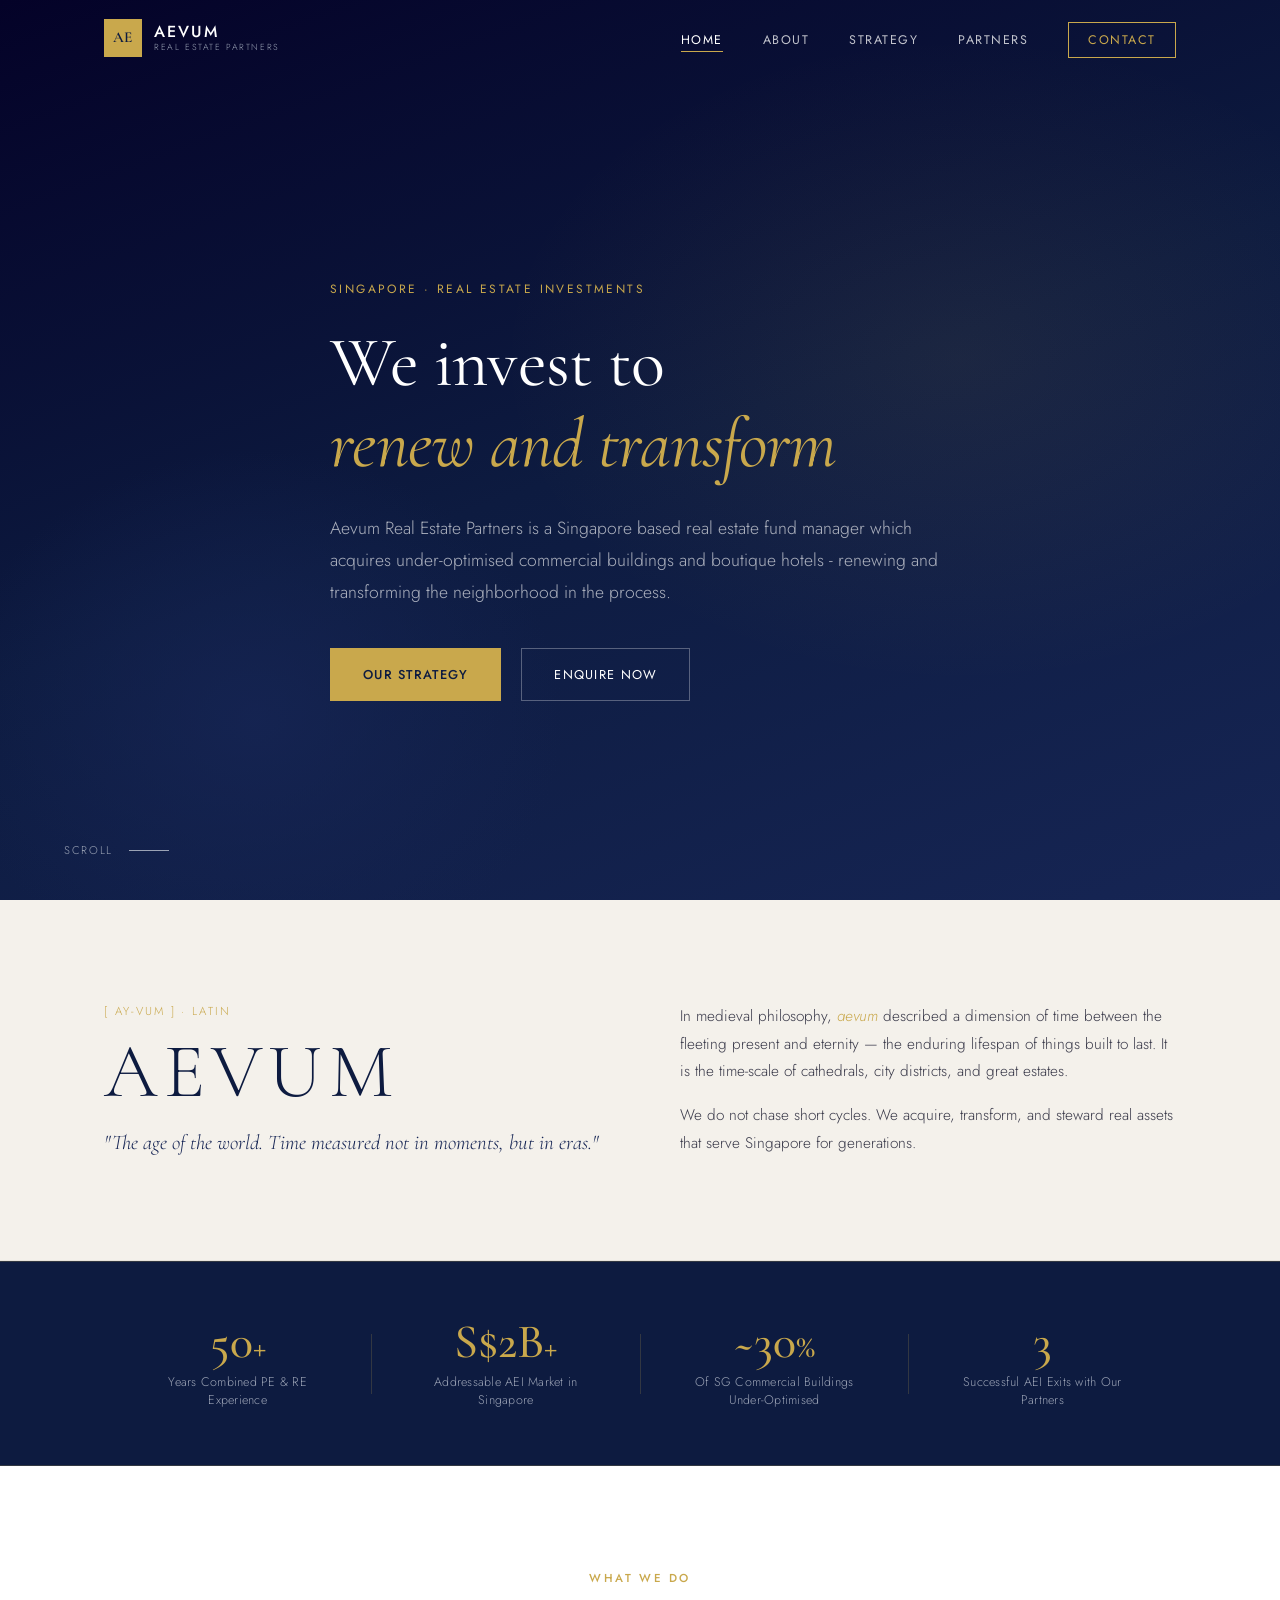
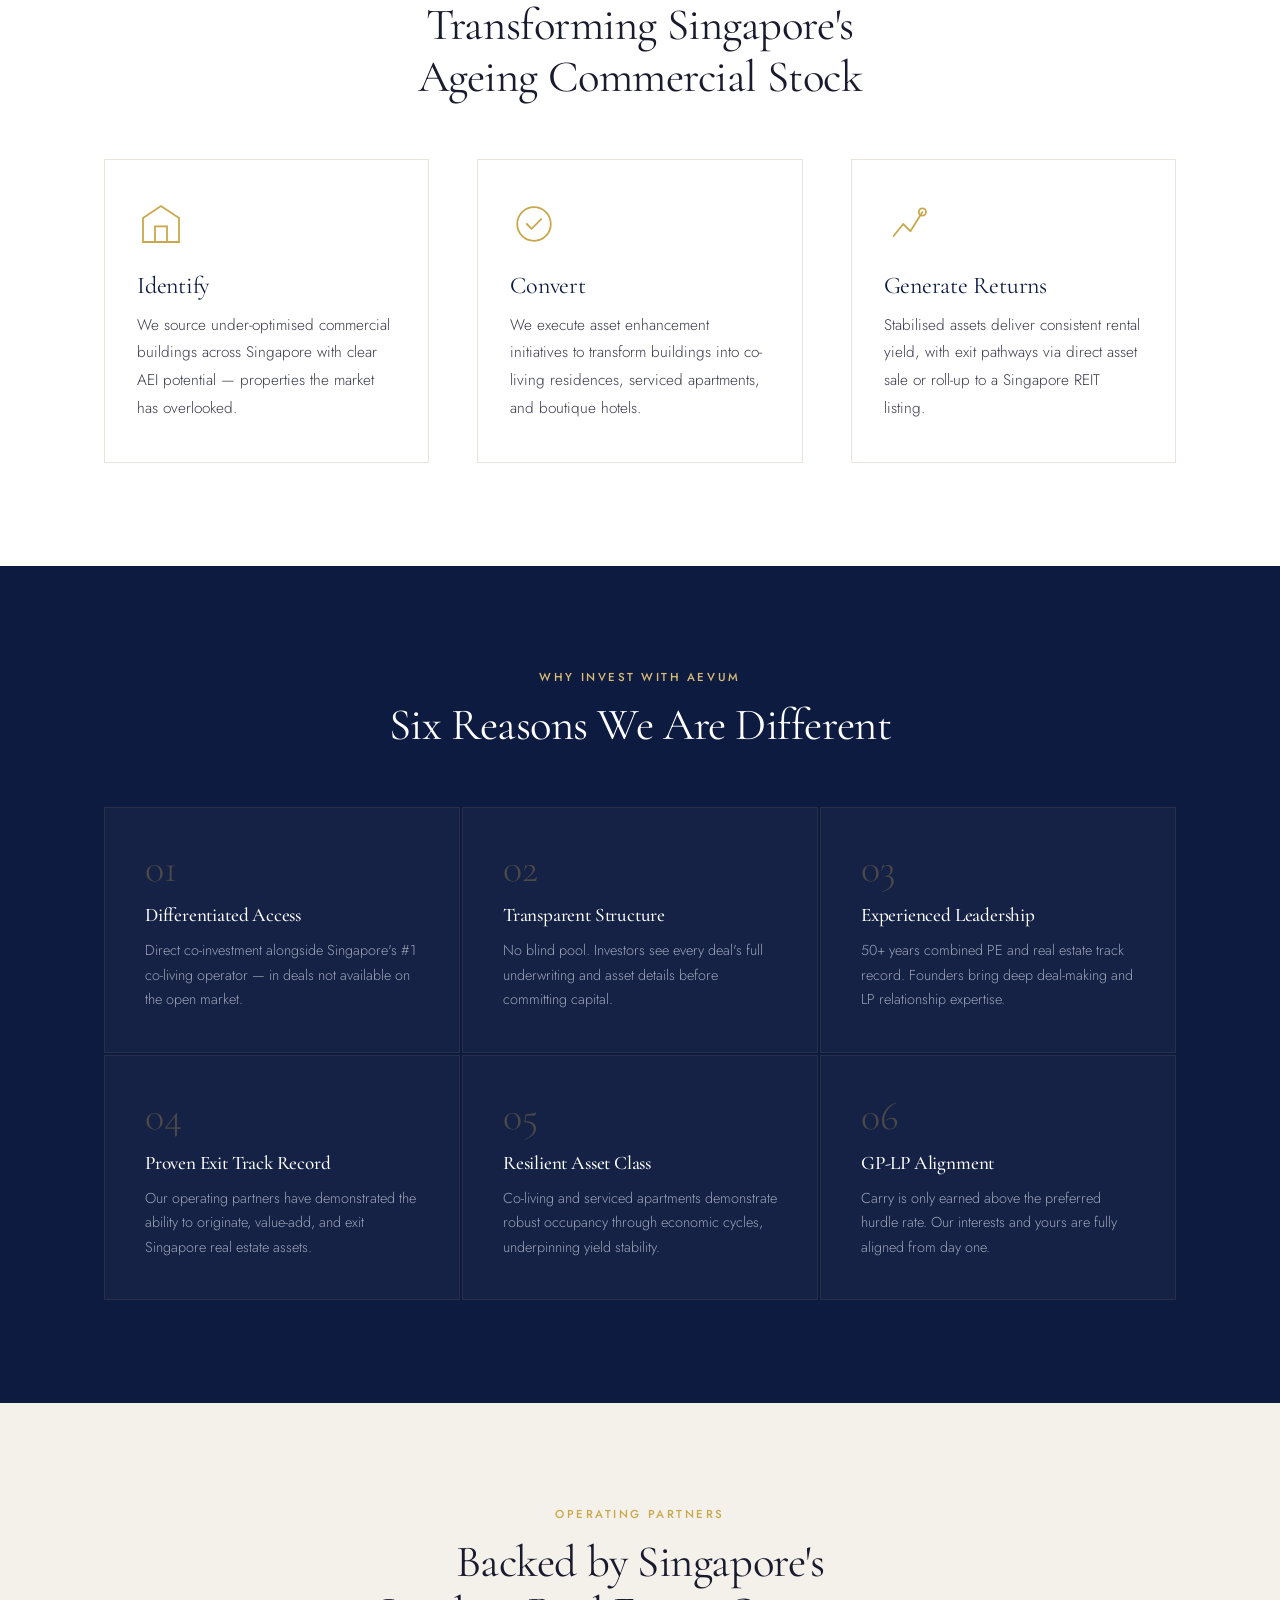
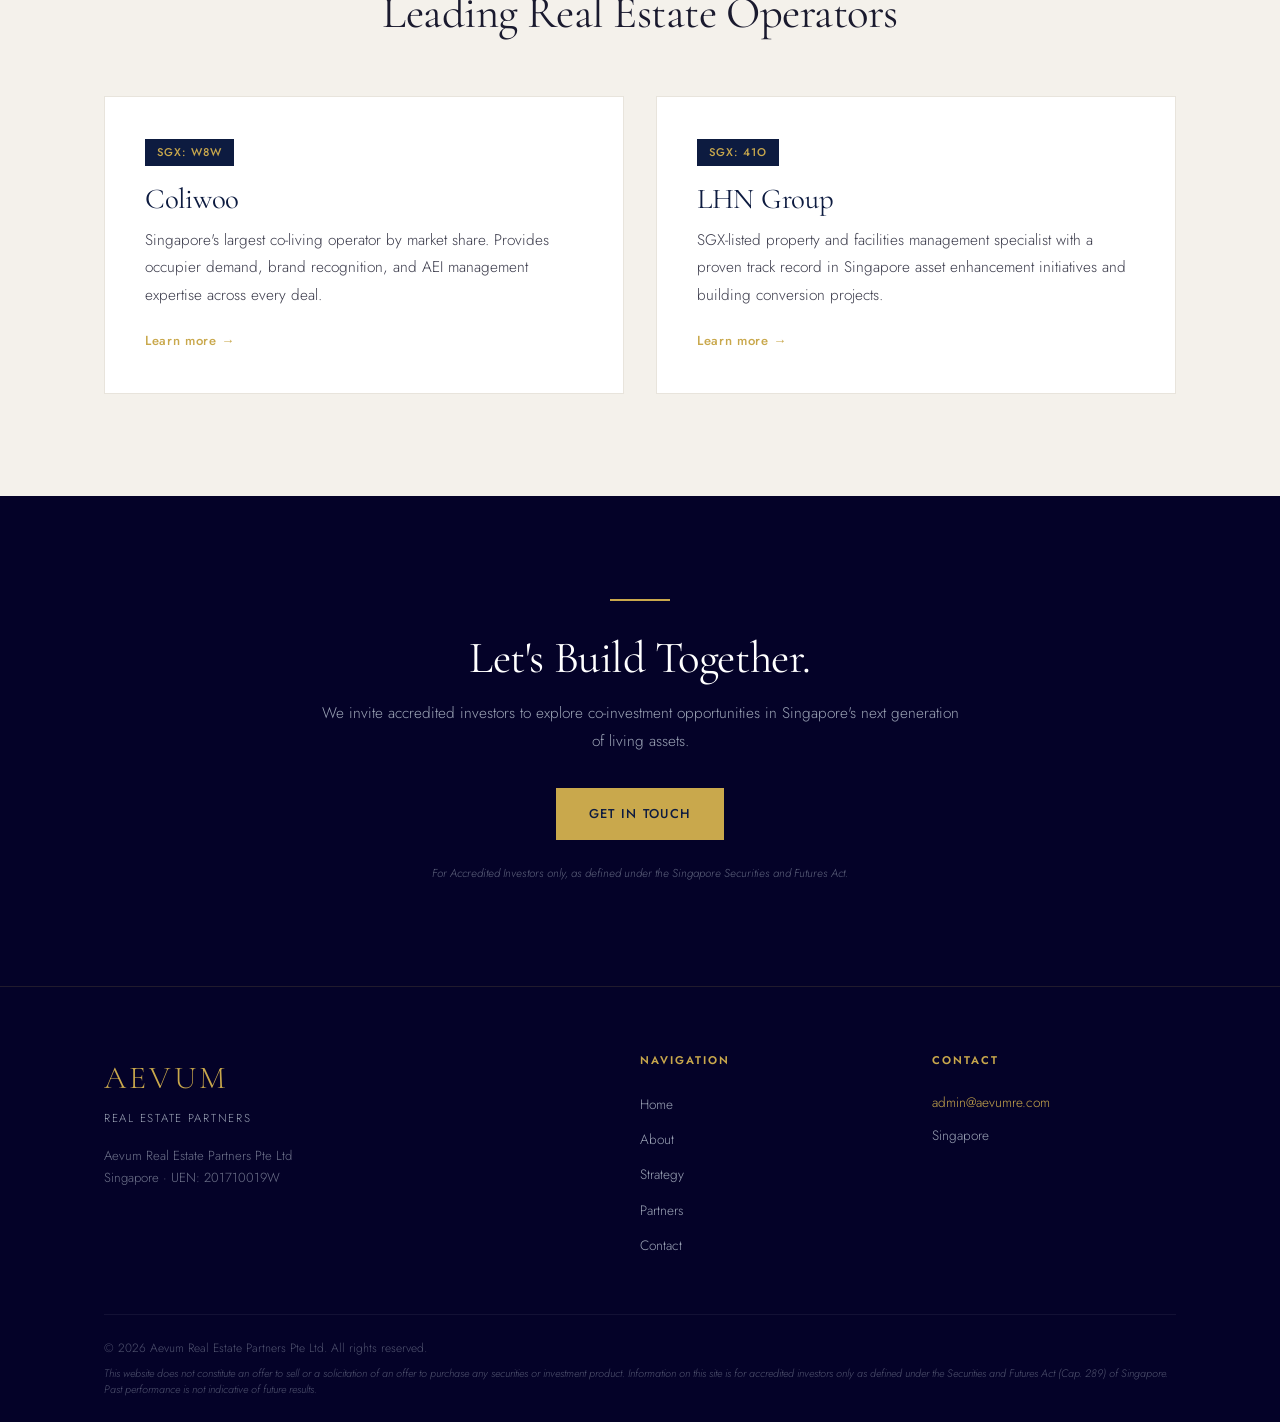
==== index.html @ 35c4ca45 "Update index.html Changed description text" ====
<!DOCTYPE html>
<html lang="en">
<head>
  <meta charset="UTF-8" />
  <meta name="viewport" content="width=device-width, initial-scale=1.0" />
  <title>Aevum Real Estate Partners — Singapore</title>
  <meta name="description" content="Aevum Real Estate Partners is a Singapore-based real estate co-investment manager specialising in asset enhancement initiatives and urban living transformation." />
  <link rel="preconnect" href="https://fonts.googleapis.com" />
  <link rel="preconnect" href="https://fonts.gstatic.com" crossorigin />
  <link href="https://fonts.googleapis.com/css2?family=Cormorant+Garamond:ital,wght@0,300;0,400;0,500;0,600;1,300;1,400&family=Jost:wght@300;400;500;600&display=swap" rel="stylesheet" />
  <link rel="stylesheet" href="style.css" />
</head>
<body>

  <!-- NAVIGATION -->
  <nav class="nav" id="nav">
    <div class="nav-inner">
      <a href="index.html" class="nav-logo">
        <span class="logo-mark">AE</span>
        <span class="logo-text">AEVUM<span class="logo-sub">REAL ESTATE PARTNERS</span></span>
      </a>
      <ul class="nav-links">
        <li><a href="index.html" class="active">Home</a></li>
        <li><a href="about.html">About</a></li>
        <li><a href="strategy.html">Strategy</a></li>
        <li><a href="partners.html">Partners</a></li>
        <li><a href="contact.html" class="nav-cta">Contact</a></li>
      </ul>
      <button class="nav-hamburger" id="hamburger" aria-label="Menu">
        <span></span><span></span><span></span>
      </button>
    </div>
  </nav>

  <!-- HERO -->
  <section class="hero">
    <div class="hero-bg">
      <div class="hero-grid"></div>
      <div class="hero-gradient"></div>
    </div>
    <div class="hero-content">
      <div class="hero-eyebrow">Singapore · Real Estate Investments</div>
      <h1 class="hero-headline">
        We invest to<br/>
        <em>renew and transform</em><br/>
        <!--not the pace of noise.-->
      </h1>
      <p class="hero-sub">
        Aevum Real Estate Partners is a Singapore based real estate fund manager which acquires under-optimised commercial buildings 
        and boutique hotels - renewing and transforming the neighborhood in the process.
      </p>
      <!--<p class="hero-sub">
        Aevum Real Estate Partners acquires under-optimised commercial buildings 
        and converts them into high-quality co-living, serviced apartments, and boutique hotels 
        — transforming Singapore's built environment, one asset at a time.
      </p>-->
      <div class="hero-actions">
        <a href="strategy.html" class="btn-primary">Our Strategy</a>
        <a href="contact.html" class="btn-ghost">Enquire Now</a>
      </div>
    </div>
    <div class="hero-scroll">
      <span>Scroll</span>
      <div class="scroll-line"></div>
    </div>
  </section>

  <!-- ETYMOLOGY -->
  <section class="etymology">
    <div class="container">
      <div class="etym-grid">
        <div class="etym-left">
          <div class="etym-pronunciation">[ AY-vum ] · Latin</div>
          <h2 class="etym-word">AEVUM</h2>
          <p class="etym-definition">"The age of the world. Time measured not in moments, but in eras."</p>
        </div>
        <div class="etym-right">
          <p>In medieval philosophy, <em>aevum</em> described a dimension of time between the fleeting present and eternity — the enduring lifespan of things built to last. It is the time-scale of cathedrals, city districts, and great estates.</p>
          <p>We do not chase short cycles. We acquire, transform, and steward real assets that serve Singapore for generations.</p>
        </div>
      </div>
    </div>
  </section>

  <!-- STATS BAR -->
  <section class="stats-bar">
    <div class="container">
      <div class="stats-grid">
        <div class="stat-item">
          <div class="stat-num">50<span>+</span></div>
          <div class="stat-label">Years Combined PE & RE Experience</div>
        </div>
        <div class="stat-divider"></div>
        <div class="stat-item">
          <div class="stat-num">S$2B<span>+</span></div>
          <div class="stat-label">Addressable AEI Market in Singapore</div>
        </div>
        <div class="stat-divider"></div>
        <div class="stat-item">
          <div class="stat-num">~30<span>%</span></div>
          <div class="stat-label">Of SG Commercial Buildings Under-Optimised</div>
        </div>
        <div class="stat-divider"></div>
        <div class="stat-item">
          <div class="stat-num">3</div>
          <div class="stat-label">Successful AEI Exits with Our Partners</div>
        </div>
      </div>
    </div>
  </section>

  <!-- WHAT WE DO -->
  <section class="what-we-do">
    <div class="container">
      <div class="section-header">
        <div class="section-eyebrow">What We Do</div>
        <h2>Transforming Singapore's<br/>Ageing Commercial Stock</h2>
      </div>
      <div class="pillars-grid">
        <div class="pillar">
          <div class="pillar-icon">
            <svg viewBox="0 0 40 40" fill="none"><path d="M5 35V15L20 5l15 10v20H5z" stroke="currentColor" stroke-width="1.5"/><rect x="15" y="22" width="10" height="13" stroke="currentColor" stroke-width="1.5"/></svg>
          </div>
          <h3>Identify</h3>
          <p>We source under-optimised commercial buildings across Singapore with clear AEI potential — properties the market has overlooked.</p>
        </div>
        <div class="pillar">
          <div class="pillar-icon">
            <svg viewBox="0 0 40 40" fill="none"><circle cx="20" cy="20" r="14" stroke="currentColor" stroke-width="1.5"/><path d="M14 20l4 4 8-8" stroke="currentColor" stroke-width="1.5" stroke-linecap="round"/></svg>
          </div>
          <h3>Convert</h3>
          <p>We execute asset enhancement initiatives to transform buildings into co-living residences, serviced apartments, and boutique hotels.</p>
        </div>
        <div class="pillar">
          <div class="pillar-icon">
            <svg viewBox="0 0 40 40" fill="none"><path d="M8 30l8-10 6 6 10-16" stroke="currentColor" stroke-width="1.5" stroke-linecap="round" stroke-linejoin="round"/><circle cx="32" cy="10" r="3" stroke="currentColor" stroke-width="1.5"/></svg>
          </div>
          <h3>Generate Returns</h3>
          <p>Stabilised assets deliver consistent rental yield, with exit pathways via direct asset sale or roll-up to a Singapore REIT listing.</p>
        </div>
      </div>
    </div>
  </section>

  <!-- WHY INVEST -->
  <section class="why-invest">
    <div class="container">
      <div class="section-header light">
        <div class="section-eyebrow">Why Invest With Aevum</div>
        <h2>Six Reasons We Are Different</h2>
      </div>
      <div class="reasons-grid">
        <div class="reason">
          <div class="reason-num">01</div>
          <h4>Differentiated Access</h4>
          <p>Direct co-investment alongside Singapore's #1 co-living operator — in deals not available on the open market.</p>
        </div>
        <div class="reason">
          <div class="reason-num">02</div>
          <h4>Transparent Structure</h4>
          <p>No blind pool. Investors see every deal's full underwriting and asset details before committing capital.</p>
        </div>
        <div class="reason">
          <div class="reason-num">03</div>
          <h4>Experienced Leadership</h4>
          <p>50+ years combined PE and real estate track record. Founders bring deep deal-making and LP relationship expertise.</p>
        </div>
        <div class="reason">
          <div class="reason-num">04</div>
          <h4>Proven Exit Track Record</h4>
          <p>Our operating partners have demonstrated the ability to originate, value-add, and exit Singapore real estate assets.</p>
        </div>
        <div class="reason">
          <div class="reason-num">05</div>
          <h4>Resilient Asset Class</h4>
          <p>Co-living and serviced apartments demonstrate robust occupancy through economic cycles, underpinning yield stability.</p>
        </div>
        <div class="reason">
          <div class="reason-num">06</div>
          <h4>GP-LP Alignment</h4>
          <p>Carry is only earned above the preferred hurdle rate. Our interests and yours are fully aligned from day one.</p>
        </div>
      </div>
    </div>
  </section>

  <!-- PARTNERS TEASER -->
  <section class="partners-teaser">
    <div class="container">
      <div class="section-header">
        <div class="section-eyebrow">Operating Partners</div>
        <h2>Backed by Singapore's<br/>Leading Real Estate Operators</h2>
      </div>
      <div class="partner-cards">
        <div class="partner-card">
          <div class="partner-badge">SGX: W8W</div>
          <h3>Coliwoo</h3>
          <p>Singapore's largest co-living operator by market share. Provides occupier demand, brand recognition, and AEI management expertise across every deal.</p>
          <a href="partners.html" class="link-arrow">Learn more →</a>
        </div>
        <div class="partner-card">
          <div class="partner-badge">SGX: 41O</div>
          <h3>LHN Group</h3>
          <p>SGX-listed property and facilities management specialist with a proven track record in Singapore asset enhancement initiatives and building conversion projects.</p>
          <a href="partners.html" class="link-arrow">Learn more →</a>
        </div>
      </div>
    </div>
  </section>

  <!-- CTA -->
  <section class="cta-section">
    <div class="container">
      <div class="cta-inner">
        <div class="cta-gold-line"></div>
        <h2>Let's Build Together.</h2>
        <p>We invite accredited investors to explore co-investment opportunities in Singapore's next generation of living assets.</p>
        <a href="contact.html" class="btn-primary">Get In Touch</a>
        <div class="cta-disclaimer">For Accredited Investors only, as defined under the Singapore Securities and Futures Act.</div>
      </div>
    </div>
  </section>

  <!-- FOOTER -->
  <footer class="footer">
    <div class="container">
      <div class="footer-grid">
        <div class="footer-brand">
          <div class="footer-logo">AEVUM</div>
          <div class="footer-tagline">Real Estate Partners</div>
          <p>Aevum Real Estate Partners Pte Ltd<br/>Singapore · UEN: 201710019W</p>
        </div>
        <div class="footer-links">
          <h5>Navigation</h5>
          <ul>
            <li><a href="index.html">Home</a></li>
            <li><a href="about.html">About</a></li>
            <li><a href="strategy.html">Strategy</a></li>
            <li><a href="partners.html">Partners</a></li>
            <li><a href="contact.html">Contact</a></li>
          </ul>
        </div>
        <div class="footer-contact">
          <h5>Contact</h5>
          <p><a href="mailto:admin@aevumre.com">admin@aevumre.com</a></p>
          <p>Singapore</p>
        </div>
      </div>
      <div class="footer-bottom">
        <p>© 2026 Aevum Real Estate Partners Pte Ltd. All rights reserved.</p>
        <p class="footer-legal">This website does not constitute an offer to sell or a solicitation of an offer to purchase any securities or investment product. Information on this site is for accredited investors only as defined under the Securities and Futures Act (Cap. 289) of Singapore. Past performance is not indicative of future results.</p>
      </div>
    </div>
  </footer>

  <script src="main.js"></script>
</body>
</html>
---- style.css ----
/* ============================================================
   AEVUM REAL ESTATE PARTNERS
   Luxury PE / Real Estate Fund Website
   Palette: Deep Navy (#0D1B40) · Gold (#C9A84C) · Cream (#F4F1EB)
   Fonts: Cormorant Garamond (display) + Jost (body)
   ============================================================ */

:root {
  --navy:       #0D1B40;
  --navy-mid:   #162554;
  --navy-deep:  #040228;
  --gold:       #C9A84C;
  --gold-light: #D9BC76;
  --gold-pale:  #EDD88A;
  --cream:      #F4F1EB;
  --cream-mid:  #E8E4DC;
  --white:      #FFFFFF;
  --muted:      #9BA3B5;
  --text-dark:  #1A1A2E;

  --ff-display: 'Cormorant Garamond', Georgia, serif;
  --ff-body:    'Jost', sans-serif;

  --max-w:      1200px;
  --pad-x:      clamp(1.5rem, 5vw, 4rem);
  --section-py: clamp(4rem, 8vw, 7rem);

  --ease-smooth: cubic-bezier(0.25, 0.46, 0.45, 0.94);
  --ease-spring: cubic-bezier(0.34, 1.56, 0.64, 1);
}

/* ===== RESET & BASE ===== */
*, *::before, *::after { box-sizing: border-box; margin: 0; padding: 0; }

html { scroll-behavior: smooth; }

body {
  font-family: var(--ff-body);
  font-weight: 300;
  color: var(--text-dark);
  background: var(--white);
  line-height: 1.7;
  overflow-x: hidden;
}

img { max-width: 100%; display: block; }
a { text-decoration: none; color: inherit; }

/* ===== TYPOGRAPHY ===== */
h1, h2, h3, h4 {
  font-family: var(--ff-display);
  font-weight: 400;
  line-height: 1.15;
  letter-spacing: -0.01em;
}

h1 { font-size: clamp(2.6rem, 5.5vw, 4.4rem); }
h2 { font-size: clamp(2rem, 3.5vw, 3rem); }
h3 { font-size: clamp(1.4rem, 2.2vw, 1.9rem); }
h4 { font-size: 1.25rem; }

em { font-style: italic; color: var(--gold); }

p {
  font-size: clamp(0.9rem, 1.2vw, 1.05rem);
  font-weight: 300;
  line-height: 1.8;
  color: #3a3a4a;
}

/* ===== LAYOUT ===== */
.container {
  width: 100%;
  max-width: var(--max-w);
  margin: 0 auto;
  padding: 0 var(--pad-x);
}

/* ===== NAVIGATION ===== */
.nav {
  position: fixed;
  top: 0; left: 0; right: 0;
  z-index: 1000;
  padding: 1.2rem 0;
  transition: background 0.4s var(--ease-smooth), padding 0.4s var(--ease-smooth), box-shadow 0.4s;
}

.nav.scrolled {
  background: rgba(13, 27, 64, 0.97);
  backdrop-filter: blur(12px);
  padding: 0.85rem 0;
  box-shadow: 0 1px 0 rgba(201, 168, 76, 0.2);
}

.nav-inner {
  display: flex;
  align-items: center;
  justify-content: space-between;
  max-width: var(--max-w);
  margin: 0 auto;
  padding: 0 var(--pad-x);
}

.nav-logo {
  display: flex;
  align-items: center;
  gap: 0.75rem;
}

.logo-mark {
  width: 38px;
  height: 38px;
  background: var(--gold);
  color: var(--navy);
  font-family: var(--ff-display);
  font-weight: 600;
  font-size: 0.95rem;
  display: flex;
  align-items: center;
  justify-content: center;
  letter-spacing: 0.02em;
  flex-shrink: 0;
}

.logo-text {
  font-family: var(--ff-body);
  font-weight: 500;
  font-size: 1rem;
  letter-spacing: 0.12em;
  color: var(--white);
  display: flex;
  flex-direction: column;
  line-height: 1;
}

.logo-sub {
  font-size: 0.55rem;
  font-weight: 300;
  letter-spacing: 0.18em;
  color: var(--muted);
  margin-top: 0.2rem;
}

.nav-links {
  list-style: none;
  display: flex;
  align-items: center;
  gap: 2.5rem;
}

.nav-links a {
  font-family: var(--ff-body);
  font-size: 0.78rem;
  font-weight: 400;
  letter-spacing: 0.12em;
  text-transform: uppercase;
  color: rgba(255,255,255,0.75);
  transition: color 0.25s;
  position: relative;
}

.nav-links a::after {
  content: '';
  position: absolute;
  bottom: -3px;
  left: 0;
  width: 0;
  height: 1px;
  background: var(--gold);
  transition: width 0.3s var(--ease-smooth);
}

.nav-links a:hover,
.nav-links a.active {
  color: var(--white);
}

.nav-links a:hover::after,
.nav-links a.active::after {
  width: 100%;
}

.nav-links .nav-cta {
  padding: 0.5rem 1.2rem;
  border: 1px solid var(--gold);
  color: var(--gold);
  transition: background 0.25s, color 0.25s;
}

.nav-links .nav-cta::after { display: none; }

.nav-links .nav-cta:hover {
  background: var(--gold);
  color: var(--navy);
}

.nav-hamburger {
  display: none;
  flex-direction: column;
  gap: 5px;
  cursor: pointer;
  background: none;
  border: none;
  padding: 4px;
}

.nav-hamburger span {
  display: block;
  width: 24px;
  height: 1.5px;
  background: var(--white);
  transition: transform 0.3s, opacity 0.3s;
}

/* ===== HERO ===== */
.hero {
  position: relative;
  min-height: 100vh;
  display: flex;
  align-items: center;
  overflow: hidden;
  background: var(--navy);
}

.hero-bg {
  position: absolute;
  inset: 0;
  pointer-events: none;
}

.hero-grid {
  position: absolute;
  inset: 0;
  background-image:
    linear-gradient(rgba(201, 168, 76, 0.06) 1px, transparent 1px),
    linear-gradient(90deg, rgba(201, 168, 76, 0.06) 1px, transparent 1px);
  background-size: 80px 80px;
  mask-image: radial-gradient(ellipse 80% 80% at 50% 50%, black 30%, transparent 100%);
}

.hero-gradient {
  position: absolute;
  inset: 0;
  background:
    radial-gradient(ellipse 60% 60% at 75% 40%, rgba(201, 168, 76, 0.08) 0%, transparent 60%),
    radial-gradient(ellipse 40% 50% at 20% 80%, rgba(22, 37, 84, 0.8) 0%, transparent 60%),
    linear-gradient(160deg, var(--navy-deep) 0%, var(--navy) 50%, var(--navy-mid) 100%);
}

.hero-content {
  position: relative;
  z-index: 2;
  max-width: var(--max-w);
  margin: 0 auto;
  padding: calc(var(--pad-x) + 80px) var(--pad-x) var(--pad-x);
  max-width: 860px;
}

.hero-eyebrow {
  font-family: var(--ff-body);
  font-size: 0.75rem;
  font-weight: 400;
  letter-spacing: 0.2em;
  text-transform: uppercase;
  color: var(--gold);
  margin-bottom: 1.5rem;
  opacity: 0;
  animation: fadeUp 0.8s var(--ease-smooth) 0.2s forwards;
}

.hero-headline {
  color: var(--white);
  margin-bottom: 1.75rem;
  opacity: 0;
  animation: fadeUp 0.9s var(--ease-smooth) 0.4s forwards;
}

.hero-sub {
  font-size: clamp(0.95rem, 1.4vw, 1.1rem);
  color: rgba(255,255,255,0.65);
  max-width: 620px;
  margin-bottom: 2.5rem;
  font-weight: 300;
  opacity: 0;
  animation: fadeUp 0.9s var(--ease-smooth) 0.6s forwards;
}

.hero-actions {
  display: flex;
  gap: 1.25rem;
  flex-wrap: wrap;
  opacity: 0;
  animation: fadeUp 0.9s var(--ease-smooth) 0.8s forwards;
}

.hero-scroll {
  position: absolute;
  bottom: 2.5rem;
  left: var(--pad-x);
  display: flex;
  align-items: center;
  gap: 1rem;
  color: var(--muted);
  font-size: 0.7rem;
  letter-spacing: 0.15em;
  text-transform: uppercase;
  opacity: 0;
  animation: fadeIn 1s var(--ease-smooth) 1.2s forwards;
}

.scroll-line {
  width: 40px;
  height: 1px;
  background: var(--muted);
  position: relative;
  overflow: hidden;
}

.scroll-line::after {
  content: '';
  position: absolute;
  top: 0; left: -100%;
  width: 100%; height: 100%;
  background: var(--gold);
  animation: scanLine 2s var(--ease-smooth) 1.5s infinite;
}

/* ===== BUTTONS ===== */
.btn-primary {
  display: inline-flex;
  align-items: center;
  gap: 0.5rem;
  padding: 0.9rem 2rem;
  background: var(--gold);
  color: var(--navy);
  font-family: var(--ff-body);
  font-size: 0.8rem;
  font-weight: 500;
  letter-spacing: 0.1em;
  text-transform: uppercase;
  border: 1px solid var(--gold);
  cursor: pointer;
  transition: background 0.25s, color 0.25s, transform 0.2s;
}

.btn-primary:hover {
  background: var(--gold-pale);
  transform: translateY(-1px);
}

.btn-primary.full-width { width: 100%; justify-content: center; }

.btn-ghost {
  display: inline-flex;
  align-items: center;
  padding: 0.9rem 2rem;
  background: transparent;
  color: var(--white);
  font-family: var(--ff-body);
  font-size: 0.8rem;
  font-weight: 400;
  letter-spacing: 0.1em;
  text-transform: uppercase;
  border: 1px solid rgba(255,255,255,0.3);
  transition: border-color 0.25s, color 0.25s;
}

.btn-ghost:hover {
  border-color: var(--gold);
  color: var(--gold);
}

/* ===== SECTION HEADERS ===== */
.section-header {
  text-align: center;
  margin-bottom: 3.5rem;
}

.section-header.light h2 { color: var(--white); }
.section-header.light .section-eyebrow { color: var(--gold-light); }

.section-eyebrow {
  font-family: var(--ff-body);
  font-size: 0.72rem;
  font-weight: 500;
  letter-spacing: 0.22em;
  text-transform: uppercase;
  color: var(--gold);
  margin-bottom: 0.75rem;
  display: block;
}

/* ===== ETYMOLOGY ===== */
.etymology {
  padding: var(--section-py) 0;
  background: var(--cream);
  border-bottom: 1px solid var(--cream-mid);
}

.etym-grid {
  display: grid;
  grid-template-columns: 1fr 1fr;
  gap: 5rem;
  align-items: center;
}

.etym-pronunciation {
  font-family: var(--ff-body);
  font-size: 0.72rem;
  letter-spacing: 0.2em;
  text-transform: uppercase;
  color: var(--gold);
  margin-bottom: 0.75rem;
}

.etym-word {
  font-family: var(--ff-display);
  font-size: clamp(3rem, 6vw, 5rem);
  font-weight: 300;
  color: var(--navy);
  letter-spacing: 0.08em;
  line-height: 1;
  margin-bottom: 1rem;
}

.etym-definition {
  font-family: var(--ff-display);
  font-size: 1.3rem;
  font-style: italic;
  color: var(--navy-mid);
  font-weight: 300;
  line-height: 1.5;
}

.etym-right p + p { margin-top: 1rem; }

/* ===== STATS BAR ===== */
.stats-bar {
  background: var(--navy);
  padding: 3.5rem 0;
  border-top: 1px solid rgba(201, 168, 76, 0.2);
  border-bottom: 1px solid rgba(201, 168, 76, 0.2);
}

.stats-grid {
  display: flex;
  align-items: center;
  justify-content: center;
  gap: 0;
  flex-wrap: wrap;
}

.stat-item {
  text-align: center;
  padding: 0 3rem;
  flex: 1;
  min-width: 180px;
}

.stat-num {
  font-family: var(--ff-display);
  font-size: clamp(2rem, 4vw, 3rem);
  font-weight: 500;
  color: var(--gold);
  line-height: 1;
  margin-bottom: 0.5rem;
}

.stat-num span {
  font-size: 0.7em;
}

.stat-label {
  font-size: 0.78rem;
  color: var(--muted);
  font-weight: 300;
  letter-spacing: 0.02em;
  line-height: 1.4;
}

.stat-divider {
  width: 1px;
  height: 60px;
  background: rgba(201, 168, 76, 0.2);
  flex-shrink: 0;
}

/* ===== WHAT WE DO ===== */
.what-we-do {
  padding: var(--section-py) 0;
  background: var(--white);
}

.pillars-grid {
  display: grid;
  grid-template-columns: repeat(3, 1fr);
  gap: 3rem;
}

.pillar {
  padding: 2.5rem 2rem;
  border: 1px solid var(--cream-mid);
  position: relative;
  transition: border-color 0.3s, box-shadow 0.3s;
}

.pillar::before {
  content: '';
  position: absolute;
  top: 0; left: 0;
  width: 3px;
  height: 0;
  background: var(--gold);
  transition: height 0.4s var(--ease-smooth);
}

.pillar:hover::before { height: 100%; }
.pillar:hover { border-color: rgba(201, 168, 76, 0.3); box-shadow: 0 8px 40px rgba(0,0,0,0.07); }

.pillar-icon {
  width: 48px;
  height: 48px;
  color: var(--gold);
  margin-bottom: 1.5rem;
}

.pillar h3 {
  font-family: var(--ff-display);
  font-size: 1.5rem;
  color: var(--navy);
  margin-bottom: 0.75rem;
}

/* ===== WHY INVEST ===== */
.why-invest {
  padding: var(--section-py) 0;
  background: var(--navy);
}

.reasons-grid {
  display: grid;
  grid-template-columns: repeat(3, 1fr);
  gap: 2px;
}

.reason {
  padding: 2.5rem;
  background: rgba(255,255,255,0.03);
  border: 1px solid rgba(201, 168, 76, 0.1);
  transition: background 0.3s;
}

.reason:hover { background: rgba(201, 168, 76, 0.06); }

.reason-num {
  font-family: var(--ff-display);
  font-size: 2.5rem;
  font-weight: 300;
  color: rgba(201, 168, 76, 0.3);
  line-height: 1;
  margin-bottom: 1rem;
}

.reason h4 {
  font-family: var(--ff-display);
  font-size: 1.2rem;
  color: var(--white);
  margin-bottom: 0.75rem;
  font-weight: 500;
}

.reason p {
  color: var(--muted);
  font-size: 0.9rem;
  line-height: 1.7;
}

/* ===== PARTNERS TEASER ===== */
.partners-teaser {
  padding: var(--section-py) 0;
  background: var(--cream);
}

.partner-cards {
  display: grid;
  grid-template-columns: 1fr 1fr;
  gap: 2rem;
}

.partner-card {
  padding: 2.5rem;
  background: var(--white);
  border: 1px solid var(--cream-mid);
  position: relative;
  transition: transform 0.3s, box-shadow 0.3s;
}

.partner-card:hover {
  transform: translateY(-4px);
  box-shadow: 0 12px 50px rgba(0,0,0,0.1);
}

.partner-badge {
  display: inline-block;
  padding: 0.25rem 0.75rem;
  background: var(--navy);
  color: var(--gold);
  font-size: 0.7rem;
  font-weight: 500;
  letter-spacing: 0.1em;
  margin-bottom: 1rem;
}

.partner-card h3 {
  font-family: var(--ff-display);
  font-size: 1.8rem;
  color: var(--navy);
  margin-bottom: 0.75rem;
}

.link-arrow {
  display: inline-block;
  margin-top: 1.25rem;
  color: var(--gold);
  font-size: 0.82rem;
  font-weight: 500;
  letter-spacing: 0.05em;
  transition: letter-spacing 0.25s;
}

.link-arrow:hover { letter-spacing: 0.12em; }

/* ===== CTA SECTION ===== */
.cta-section {
  padding: var(--section-py) 0;
  background: var(--navy-deep);
}

.cta-inner {
  text-align: center;
  max-width: 640px;
  margin: 0 auto;
}

.cta-gold-line {
  width: 60px;
  height: 2px;
  background: var(--gold);
  margin: 0 auto 2rem;
}

.cta-inner h2 {
  color: var(--white);
  margin-bottom: 1rem;
}

.cta-inner p {
  color: var(--muted);
  margin-bottom: 2rem;
}

.cta-disclaimer {
  margin-top: 1.5rem;
  font-size: 0.72rem;
  color: rgba(155, 163, 181, 0.6);
  font-style: italic;
}

/* ===== PAGE HERO ===== */
.page-hero {
  position: relative;
  padding: 10rem 0 5rem;
  background: var(--navy);
  overflow: hidden;
}

.page-hero-bg {
  position: absolute;
  inset: 0;
  background:
    linear-gradient(135deg, var(--navy-deep) 0%, var(--navy) 60%, var(--navy-mid) 100%);
}

.page-hero-bg::after {
  content: '';
  position: absolute;
  inset: 0;
  background-image:
    linear-gradient(rgba(201, 168, 76, 0.04) 1px, transparent 1px),
    linear-gradient(90deg, rgba(201, 168, 76, 0.04) 1px, transparent 1px);
  background-size: 60px 60px;
}

.page-hero-content {
  position: relative;
  z-index: 2;
}

.page-hero-content h1 { color: var(--white); }

/* ===== ABOUT PAGE ===== */
.firm-overview {
  padding: var(--section-py) 0;
  background: var(--white);
}

.overview-grid {
  display: grid;
  grid-template-columns: 2fr 1fr;
  gap: 5rem;
  align-items: start;
}

.overview-text h2 {
  color: var(--navy);
  margin-bottom: 1.5rem;
}

.overview-text p + p { margin-top: 1rem; }

.overview-sidebar {
  border-left: 2px solid var(--gold);
  padding-left: 2rem;
}

.sidebar-item {
  padding: 1.25rem 0;
  border-bottom: 1px solid var(--cream-mid);
}

.sidebar-item:last-child { border-bottom: none; }

.sidebar-label {
  font-size: 0.72rem;
  font-weight: 500;
  letter-spacing: 0.15em;
  text-transform: uppercase;
  color: var(--muted);
  margin-bottom: 0.25rem;
}

.sidebar-value {
  font-family: var(--ff-display);
  font-size: 1.1rem;
  color: var(--navy);
  font-weight: 500;
}

/* ===== TEAM ===== */
.team-section {
  padding: var(--section-py) 0;
  background: var(--cream);
}

.team-grid {
  display: grid;
  grid-template-columns: 1fr 1fr;
  gap: 2.5rem;
}

.team-card {
  background: var(--white);
  padding: 2.5rem;
  border: 1px solid var(--cream-mid);
  display: flex;
  gap: 2rem;
  transition: box-shadow 0.3s;
}

.team-card:hover { box-shadow: 0 8px 40px rgba(0,0,0,0.08); }

.team-avatar {
  flex-shrink: 0;
  width: 72px;
  height: 72px;
  background: var(--navy);
  display: flex;
  align-items: center;
  justify-content: center;
}

.avatar-initials {
  font-family: var(--ff-display);
  font-size: 1.3rem;
  font-weight: 500;
  color: var(--gold);
  letter-spacing: 0.05em;
}

.team-info h3 {
  font-family: var(--ff-display);
  font-size: 1.5rem;
  color: var(--navy);
  margin-bottom: 0.25rem;
}

.team-title {
  font-size: 0.78rem;
  font-weight: 500;
  letter-spacing: 0.05em;
  color: var(--gold);
  text-transform: uppercase;
  margin-bottom: 1rem;
}

.team-bio p + p { margin-top: 0.75rem; }

.team-credentials {
  display: flex;
  flex-wrap: wrap;
  gap: 0.5rem;
  margin-top: 1.25rem;
}

.team-credentials span {
  padding: 0.25rem 0.7rem;
  background: var(--cream);
  font-size: 0.7rem;
  font-weight: 500;
  letter-spacing: 0.05em;
  color: var(--navy-mid);
  border: 1px solid var(--cream-mid);
}

/* ===== VALUES ===== */
.values-section {
  padding: var(--section-py) 0;
  background: var(--white);
}

.values-grid {
  display: grid;
  grid-template-columns: 1fr 2fr;
  gap: 5rem;
  align-items: start;
}

.values-items {
  display: grid;
  gap: 2rem;
}

.value-item {
  padding-left: 1.5rem;
  position: relative;
}

.value-line {
  position: absolute;
  left: 0; top: 0.3rem;
  width: 2px;
  height: calc(100% - 0.3rem);
  background: var(--gold);
  opacity: 0.4;
}

.value-item h4 {
  font-family: var(--ff-display);
  color: var(--navy);
  font-size: 1.25rem;
  font-weight: 500;
  margin-bottom: 0.5rem;
}

/* ===== STRATEGY PAGE ===== */
.market-section {
  padding: var(--section-py) 0;
  background: var(--white);
}

.market-stats {
  display: grid;
  grid-template-columns: repeat(3, 1fr);
  gap: 1.5rem;
  margin-bottom: 3rem;
}

.market-stat {
  padding: 2rem;
  background: var(--navy);
  border-bottom: 3px solid var(--gold);
  text-align: center;
}

.market-stat-num {
  font-family: var(--ff-display);
  font-size: 2.5rem;
  font-weight: 500;
  color: var(--gold);
  line-height: 1;
  margin-bottom: 0.75rem;
}

.market-stat-label {
  font-size: 0.85rem;
  color: rgba(255,255,255,0.7);
  line-height: 1.5;
  margin-bottom: 0.5rem;
}

.market-stat-source {
  font-size: 0.68rem;
  color: var(--muted);
  font-style: italic;
}

.market-drivers {
  display: grid;
  grid-template-columns: repeat(3, 1fr);
  gap: 1.5rem;
}

.driver {
  display: flex;
  gap: 1rem;
  align-items: flex-start;
  padding: 1.5rem;
  border: 1px solid var(--cream-mid);
}

.driver-icon {
  color: var(--gold);
  font-size: 1.2rem;
  font-weight: 700;
  flex-shrink: 0;
  margin-top: 0.1rem;
}

.driver p { font-size: 0.88rem; }

/* Asset Types */
.asset-types {
  padding: var(--section-py) 0;
  background: var(--cream);
}

.asset-grid {
  display: grid;
  grid-template-columns: repeat(3, 1fr);
  gap: 2rem;
}

.asset-card {
  background: var(--white);
  padding: 2.5rem;
  border: 1px solid var(--cream-mid);
  text-align: center;
  transition: transform 0.3s, box-shadow 0.3s;
}

.asset-card:hover { transform: translateY(-4px); box-shadow: 0 12px 40px rgba(0,0,0,0.08); }

.asset-icon {
  width: 64px;
  height: 64px;
  margin: 0 auto 1.5rem;
  color: var(--gold);
}

.asset-card h3 {
  color: var(--navy);
  font-size: 1.4rem;
  margin-bottom: 0.75rem;
}

/* Process Steps */
.process-section {
  padding: var(--section-py) 0;
  background: var(--navy);
}

.process-steps {
  display: flex;
  gap: 0;
  align-items: stretch;
}

.process-step {
  flex: 1;
  display: flex;
  flex-direction: column;
  align-items: flex-start;
  padding: 2.5rem 2rem;
  background: rgba(255,255,255,0.03);
  border: 1px solid rgba(201, 168, 76, 0.1);
  position: relative;
  transition: background 0.3s;
}

.process-step:hover { background: rgba(201, 168, 76, 0.06); }

.step-num {
  font-family: var(--ff-display);
  font-size: 3rem;
  font-weight: 300;
  color: rgba(201, 168, 76, 0.25);
  line-height: 1;
  margin-bottom: 1rem;
}

.step-content h4 {
  font-family: var(--ff-display);
  font-size: 1.2rem;
  color: var(--gold);
  margin-bottom: 0.75rem;
}

.step-content p { color: var(--muted); font-size: 0.85rem; }

.step-arrow {
  position: absolute;
  right: -12px;
  top: 50%;
  transform: translateY(-50%);
  width: 24px;
  height: 24px;
  background: var(--navy);
  color: var(--gold);
  font-size: 1rem;
  display: flex;
  align-items: center;
  justify-content: center;
  z-index: 2;
  border: 1px solid rgba(201,168,76,0.3);
}

.step-arrow.last { display: none; }

/* Deal Structure */
.structure-section {
  padding: var(--section-py) 0;
  background: var(--white);
}

.structure-grid {
  display: grid;
  grid-template-columns: 1.3fr 1fr;
  gap: 5rem;
  align-items: center;
}

.structure-text h2 { color: var(--navy); margin-bottom: 1.5rem; }
.structure-text p + p { margin-top: 1rem; }

.structure-benefits {
  list-style: none;
  margin-top: 1.5rem;
}

.structure-benefits li {
  padding: 0.75rem 0;
  border-bottom: 1px solid var(--cream-mid);
  font-size: 0.9rem;
  color: #3a3a4a;
  padding-left: 1.5rem;
  position: relative;
}

.structure-benefits li::before {
  content: '→';
  position: absolute;
  left: 0;
  color: var(--gold);
}

.structure-diagram {
  display: flex;
  flex-direction: column;
  align-items: center;
  gap: 0;
}

.diagram-box {
  width: 100%;
  padding: 1.25rem;
  text-align: center;
  font-family: var(--ff-body);
  font-size: 0.85rem;
  font-weight: 500;
  letter-spacing: 0.05em;
  text-transform: uppercase;
}

.diagram-box span {
  display: block;
  font-size: 0.65rem;
  font-weight: 300;
  letter-spacing: 0.12em;
  margin-top: 0.2rem;
}

.diagram-box.gp { background: var(--navy); color: var(--gold); }
.diagram-box.lp { background: var(--navy-mid); color: var(--cream); }
.diagram-box.spv { background: rgba(201,168,76,0.15); color: var(--navy); border: 1px solid var(--gold); }
.diagram-box.asset { background: var(--gold); color: var(--navy); }

.diagram-plus {
  font-size: 1.5rem;
  color: var(--gold);
  padding: 0.5rem 0;
  font-weight: 300;
}

.diagram-arrow {
  font-size: 1.2rem;
  color: var(--gold);
  padding: 0.5rem 0;
}

/* ===== PARTNERS PAGE ===== */
.partners-intro {
  padding: 3rem 0 2rem;
  background: var(--white);
}

.intro-text-center {
  max-width: 700px;
  margin: 0 auto;
  text-align: center;
}

.intro-text-center p { font-size: 1.05rem; }

.partner-detail {
  padding: var(--section-py) 0;
  background: var(--white);
  border-top: 1px solid var(--cream-mid);
}

.partner-detail.alt { background: var(--cream); }

.partner-detail-grid {
  display: grid;
  grid-template-columns: 1fr 2.5fr;
  gap: 5rem;
  align-items: start;
}

.partner-detail-header {
  position: sticky;
  top: 6rem;
}

.partner-ticker {
  display: inline-block;
  padding: 0.3rem 0.8rem;
  background: var(--navy);
  color: var(--gold);
  font-size: 0.72rem;
  font-weight: 500;
  letter-spacing: 0.12em;
  margin-bottom: 0.75rem;
}

.partner-detail-header h2 {
  font-family: var(--ff-display);
  font-size: 2.8rem;
  color: var(--navy);
  margin-bottom: 0.5rem;
}

.partner-tagline {
  font-size: 0.82rem;
  color: var(--muted);
  font-weight: 400;
  letter-spacing: 0.05em;
  text-transform: uppercase;
  margin-top: 0.5rem;
}

.partner-bullets {
  display: grid;
  gap: 2rem;
}

.partner-bullet {
  padding: 2rem;
  background: var(--white);
  border-left: 3px solid var(--gold);
}

.partner-detail.alt .partner-bullet { background: white; }

.bullet-label {
  font-size: 0.7rem;
  font-weight: 600;
  letter-spacing: 0.2em;
  text-transform: uppercase;
  color: var(--gold);
  margin-bottom: 0.75rem;
}

.detail-list {
  list-style: none;
  margin-top: 0.75rem;
}

.detail-list li {
  padding: 0.5rem 0;
  padding-left: 1.25rem;
  position: relative;
  font-size: 0.9rem;
  border-bottom: 1px solid var(--cream-mid);
  color: #3a3a4a;
}

.detail-list li:last-child { border-bottom: none; }

.detail-list li::before {
  content: '›';
  position: absolute;
  left: 0;
  color: var(--gold);
  font-weight: 700;
}

/* Partnership Model */
.partnership-model {
  padding: var(--section-py) 0;
  background: var(--navy);
}

.model-grid {
  display: grid;
  grid-template-columns: repeat(5, 1fr);
  gap: 1rem;
}

.model-item {
  background: rgba(255,255,255,0.04);
  border: 1px solid rgba(201,168,76,0.12);
  padding: 1.5rem;
  transition: background 0.3s;
}

.model-item:hover { background: rgba(201,168,76,0.07); }

.model-phase {
  font-size: 0.68rem;
  font-weight: 600;
  letter-spacing: 0.15em;
  text-transform: uppercase;
  color: var(--gold);
  margin-bottom: 1rem;
  padding-bottom: 0.75rem;
  border-bottom: 1px solid rgba(201,168,76,0.2);
}

.model-content p { font-size: 0.82rem; color: var(--muted); line-height: 1.6; }

.model-tag {
  display: inline-block;
  padding: 0.2rem 0.6rem;
  font-size: 0.65rem;
  font-weight: 600;
  letter-spacing: 0.1em;
  text-transform: uppercase;
  margin-bottom: 0.75rem;
}

.model-tag.coliwoo { background: rgba(201,168,76,0.15); color: var(--gold); }
.model-tag.lhn { background: rgba(255,255,255,0.08); color: var(--cream); }
.model-tag.both { background: rgba(201,168,76,0.25); color: var(--gold); }

/* ===== CONTACT PAGE ===== */
.contact-hero {
  position: relative;
  padding: 9rem 0 5rem;
  background: var(--navy);
  overflow: hidden;
}

.contact-hero-bg {
  position: absolute;
  inset: 0;
  background: linear-gradient(135deg, var(--navy-deep) 0%, var(--navy) 70%);
}

.contact-hero-bg::after {
  content: '';
  position: absolute;
  inset: 0;
  background-image:
    linear-gradient(rgba(201,168,76,0.05) 1px, transparent 1px),
    linear-gradient(90deg, rgba(201,168,76,0.05) 1px, transparent 1px);
  background-size: 60px 60px;
}

.contact-hero-inner {
  position: relative;
  z-index: 2;
  display: grid;
  grid-template-columns: 1fr 1.1fr;
  gap: 5rem;
  align-items: start;
}

.contact-hero-text h1 { color: var(--white); margin-bottom: 1.25rem; }
.contact-hero-text > p { color: rgba(255,255,255,0.65); margin-bottom: 2.5rem; }

.contact-direct {
  display: grid;
  gap: 1.5rem;
  margin-bottom: 2rem;
}

.contact-person {
  padding: 1.5rem;
  border: 1px solid rgba(201,168,76,0.2);
  border-left: 3px solid var(--gold);
  background: rgba(255,255,255,0.03);
}

.contact-person-name {
  font-family: var(--ff-display);
  font-size: 1.2rem;
  color: var(--white);
  margin-bottom: 0.15rem;
}

.contact-person-title {
  font-size: 0.72rem;
  color: var(--muted);
  letter-spacing: 0.08em;
  margin-bottom: 0.5rem;
}

.contact-email {
  color: var(--gold);
  font-size: 0.88rem;
  transition: opacity 0.2s;
}

.contact-email:hover { opacity: 0.75; }

.contact-general {
  font-size: 0.88rem;
  color: var(--muted);
  padding: 1rem 0;
  border-top: 1px solid rgba(255,255,255,0.08);
}

.contact-general a {
  color: var(--gold);
  margin-left: 0.5rem;
}

/* Contact Form */
.contact-form-wrap { position: relative; z-index: 2; }

.contact-form {
  background: var(--white);
  padding: 2.5rem;
}

.contact-form h3 {
  font-family: var(--ff-display);
  font-size: 1.5rem;
  color: var(--navy);
  margin-bottom: 1.75rem;
  font-weight: 500;
}

.form-row {
  display: grid;
  grid-template-columns: 1fr 1fr;
  gap: 1rem;
}

.form-group {
  margin-bottom: 1.25rem;
}

.form-group label {
  display: block;
  font-size: 0.72rem;
  font-weight: 500;
  letter-spacing: 0.1em;
  text-transform: uppercase;
  color: var(--navy-mid);
  margin-bottom: 0.4rem;
}

.form-group input,
.form-group select,
.form-group textarea {
  width: 100%;
  padding: 0.75rem 1rem;
  border: 1px solid var(--cream-mid);
  font-family: var(--ff-body);
  font-size: 0.9rem;
  font-weight: 300;
  color: var(--text-dark);
  background: var(--white);
  appearance: none;
  transition: border-color 0.25s;
  outline: none;
}

.form-group input:focus,
.form-group select:focus,
.form-group textarea:focus {
  border-color: var(--gold);
}

.form-group textarea { resize: vertical; min-height: 100px; }

.form-disclaimer {
  margin-bottom: 1.5rem;
}

.checkbox-wrap {
  display: flex;
  gap: 0.75rem;
  align-items: flex-start;
  cursor: pointer;
}

.checkbox-wrap input[type="checkbox"] {
  width: 16px;
  height: 16px;
  flex-shrink: 0;
  margin-top: 0.1rem;
  accent-color: var(--gold);
}

.checkbox-wrap span {
  font-size: 0.78rem;
  color: #666;
  line-height: 1.5;
}

.form-note {
  margin-top: 1rem;
  font-size: 0.72rem;
  color: var(--muted);
  font-style: italic;
  text-align: center;
}

.contact-disclaimer {
  padding: 3rem 0;
  background: var(--cream);
}

.disclaimer-box {
  padding: 2rem;
  border: 1px solid var(--cream-mid);
  border-left: 3px solid rgba(201,168,76,0.4);
}

.disclaimer-box h4 {
  font-family: var(--ff-body);
  font-size: 0.72rem;
  font-weight: 600;
  letter-spacing: 0.15em;
  text-transform: uppercase;
  color: var(--navy-mid);
  margin-bottom: 0.75rem;
}

.disclaimer-box p { font-size: 0.78rem; color: var(--muted); line-height: 1.7; }

/* ===== FOOTER ===== */
.footer {
  background: var(--navy-deep);
  padding: 4rem 0 0;
  border-top: 1px solid rgba(201,168,76,0.15);
}

.footer-grid {
  display: grid;
  grid-template-columns: 2fr 1fr 1fr;
  gap: 3rem;
  padding-bottom: 3rem;
  border-bottom: 1px solid rgba(255,255,255,0.06);
}

.footer-logo {
  font-family: var(--ff-display);
  font-size: 2rem;
  font-weight: 300;
  color: var(--gold);
  letter-spacing: 0.1em;
  margin-bottom: 0.25rem;
}

.footer-tagline {
  font-size: 0.72rem;
  letter-spacing: 0.15em;
  text-transform: uppercase;
  color: var(--muted);
  margin-bottom: 1rem;
}

.footer-brand p { font-size: 0.82rem; color: rgba(155,163,181,0.7); line-height: 1.7; }

.footer-links h5,
.footer-contact h5 {
  font-family: var(--ff-body);
  font-size: 0.7rem;
  font-weight: 600;
  letter-spacing: 0.18em;
  text-transform: uppercase;
  color: var(--gold);
  margin-bottom: 1.25rem;
}

.footer-links ul { list-style: none; }

.footer-links li { margin-bottom: 0.5rem; }

.footer-links a {
  font-size: 0.85rem;
  color: var(--muted);
  transition: color 0.2s;
}

.footer-links a:hover { color: var(--white); }

.footer-contact p {
  font-size: 0.85rem;
  color: var(--muted);
  margin-bottom: 0.5rem;
}

.footer-contact a { color: var(--gold); transition: opacity 0.2s; }
.footer-contact a:hover { opacity: 0.75; }

.footer-bottom {
  padding: 1.5rem 0;
}

.footer-bottom p {
  font-size: 0.75rem;
  color: rgba(155,163,181,0.5);
  line-height: 1.5;
}

.footer-bottom p + p { margin-top: 0.5rem; }

.footer-legal { font-size: 0.68rem !important; font-style: italic; }

/* ===== ANIMATIONS ===== */
@keyframes fadeUp {
  from { opacity: 0; transform: translateY(24px); }
  to   { opacity: 1; transform: translateY(0); }
}

@keyframes fadeIn {
  from { opacity: 0; }
  to   { opacity: 1; }
}

@keyframes scanLine {
  from { left: -100%; }
  to   { left: 100%; }
}

/* Scroll reveal */
.reveal {
  opacity: 0;
  transform: translateY(30px);
  transition: opacity 0.7s var(--ease-smooth), transform 0.7s var(--ease-smooth);
}

.reveal.visible {
  opacity: 1;
  transform: translateY(0);
}

/* ===== MOBILE NAV ===== */
@media (max-width: 900px) {
  .nav-links {
    display: none;
    position: fixed;
    top: 0; left: 0; right: 0; bottom: 0;
    background: var(--navy-deep);
    flex-direction: column;
    align-items: center;
    justify-content: center;
    gap: 2rem;
    z-index: 999;
  }

  .nav-links.open { display: flex; }
  .nav-links a { font-size: 1.1rem; letter-spacing: 0.15em; }
  .nav-hamburger { display: flex; z-index: 1001; }
}

/* ===== RESPONSIVE ===== */
@media (max-width: 1024px) {
  .reasons-grid { grid-template-columns: repeat(2, 1fr); }
  .model-grid { grid-template-columns: repeat(3, 1fr); }
  .process-steps { flex-wrap: wrap; }
  .process-step { min-width: 45%; }
}

@media (max-width: 768px) {
  .etym-grid { grid-template-columns: 1fr; gap: 2rem; }
  .stats-grid { flex-direction: column; }
  .stat-divider { width: 60px; height: 1px; }
  .pillars-grid { grid-template-columns: 1fr; }
  .reasons-grid { grid-template-columns: 1fr; }
  .partner-cards { grid-template-columns: 1fr; }
  .market-stats { grid-template-columns: 1fr; }
  .market-drivers { grid-template-columns: 1fr; }
  .asset-grid { grid-template-columns: 1fr; }
  .process-steps { flex-direction: column; }
  .step-arrow { display: none; }
  .structure-grid { grid-template-columns: 1fr; gap: 3rem; }
  .overview-grid { grid-template-columns: 1fr; gap: 3rem; }
  .team-grid { grid-template-columns: 1fr; }
  .team-card { flex-direction: column; }
  .values-grid { grid-template-columns: 1fr; gap: 2.5rem; }
  .partner-detail-grid { grid-template-columns: 1fr; gap: 2.5rem; }
  .partner-detail-header { position: static; }
  .model-grid { grid-template-columns: 1fr 1fr; }
  .contact-hero-inner { grid-template-columns: 1fr; gap: 3rem; }
  .footer-grid { grid-template-columns: 1fr; gap: 2rem; }
  .form-row { grid-template-columns: 1fr; }
}
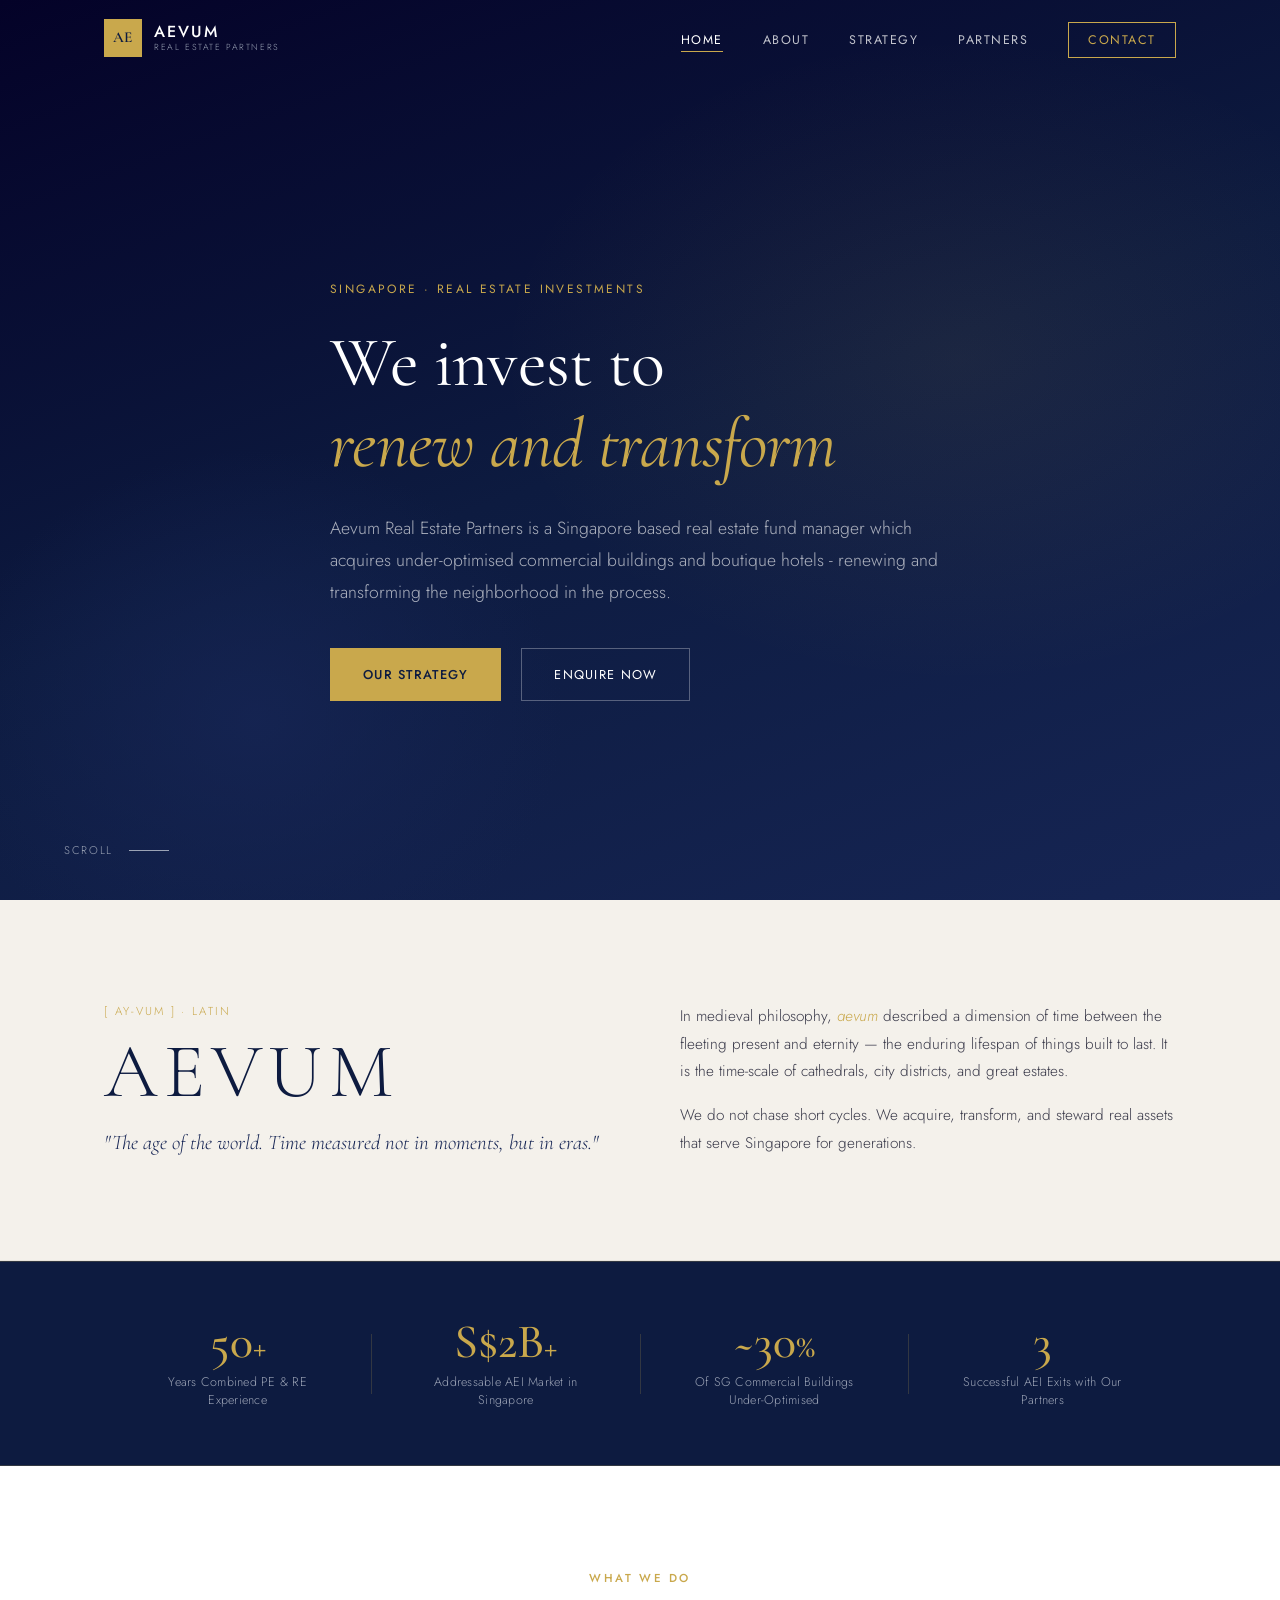
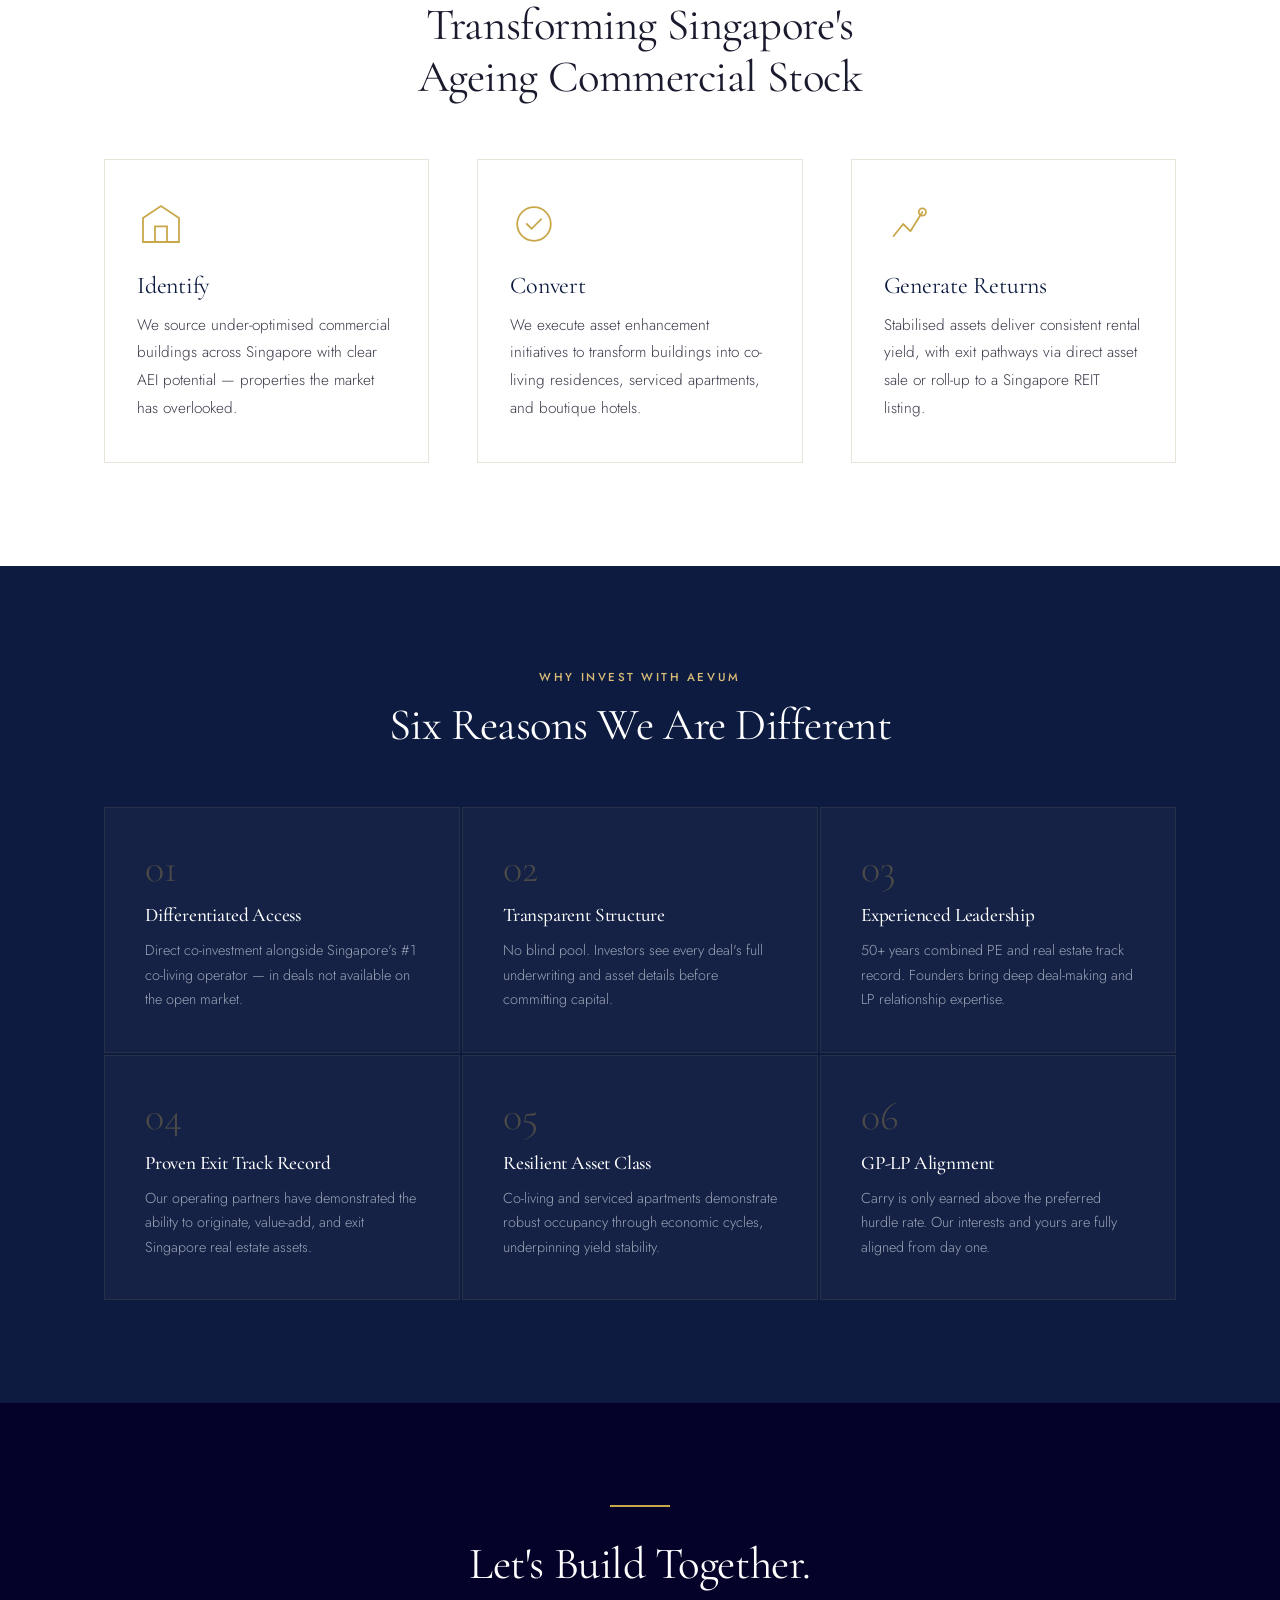
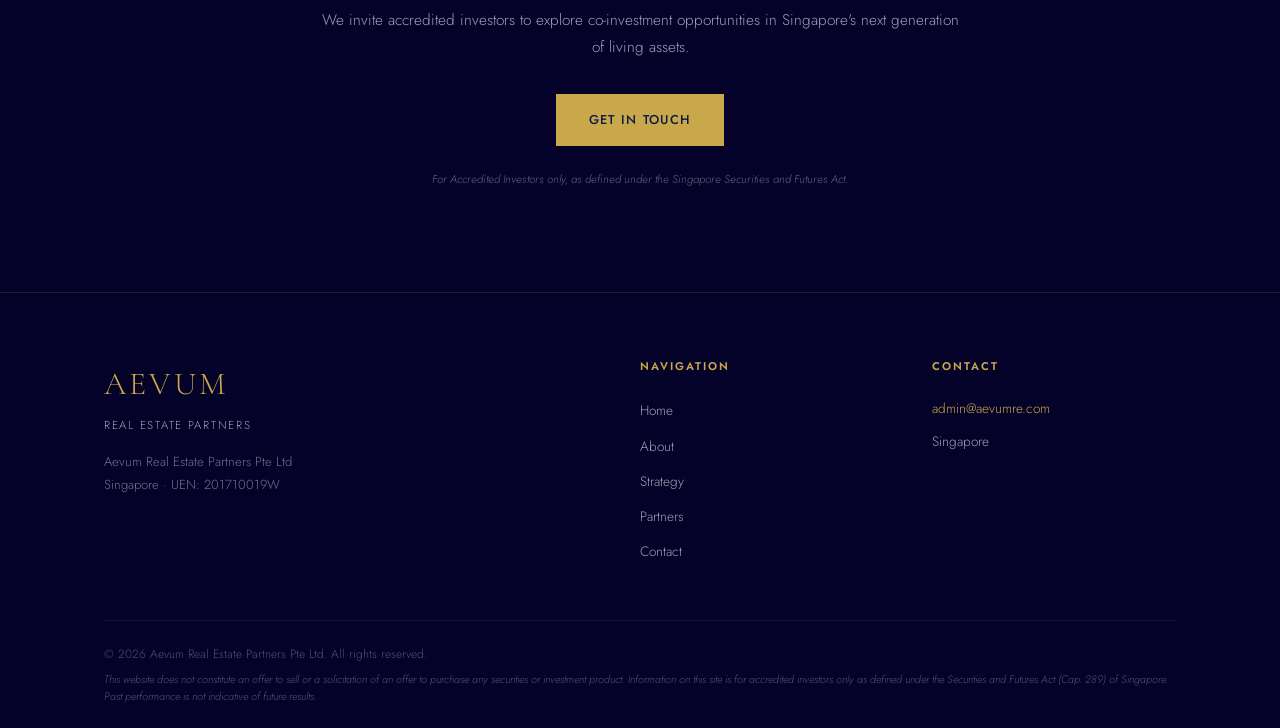
==== commit 5880a815: "Update index.html Hid partners" ====
--- a/index.html
+++ b/index.html
@@ -185,7 +185,7 @@
   </section>
 
   <!-- PARTNERS TEASER -->
-  <section class="partners-teaser">
+  <!--<section class="partners-teaser">
     <div class="container">
       <div class="section-header">
         <div class="section-eyebrow">Operating Partners</div>
@@ -206,7 +206,7 @@
         </div>
       </div>
     </div>
-  </section>
+  </section>-->
 
   <!-- CTA -->
   <section class="cta-section">
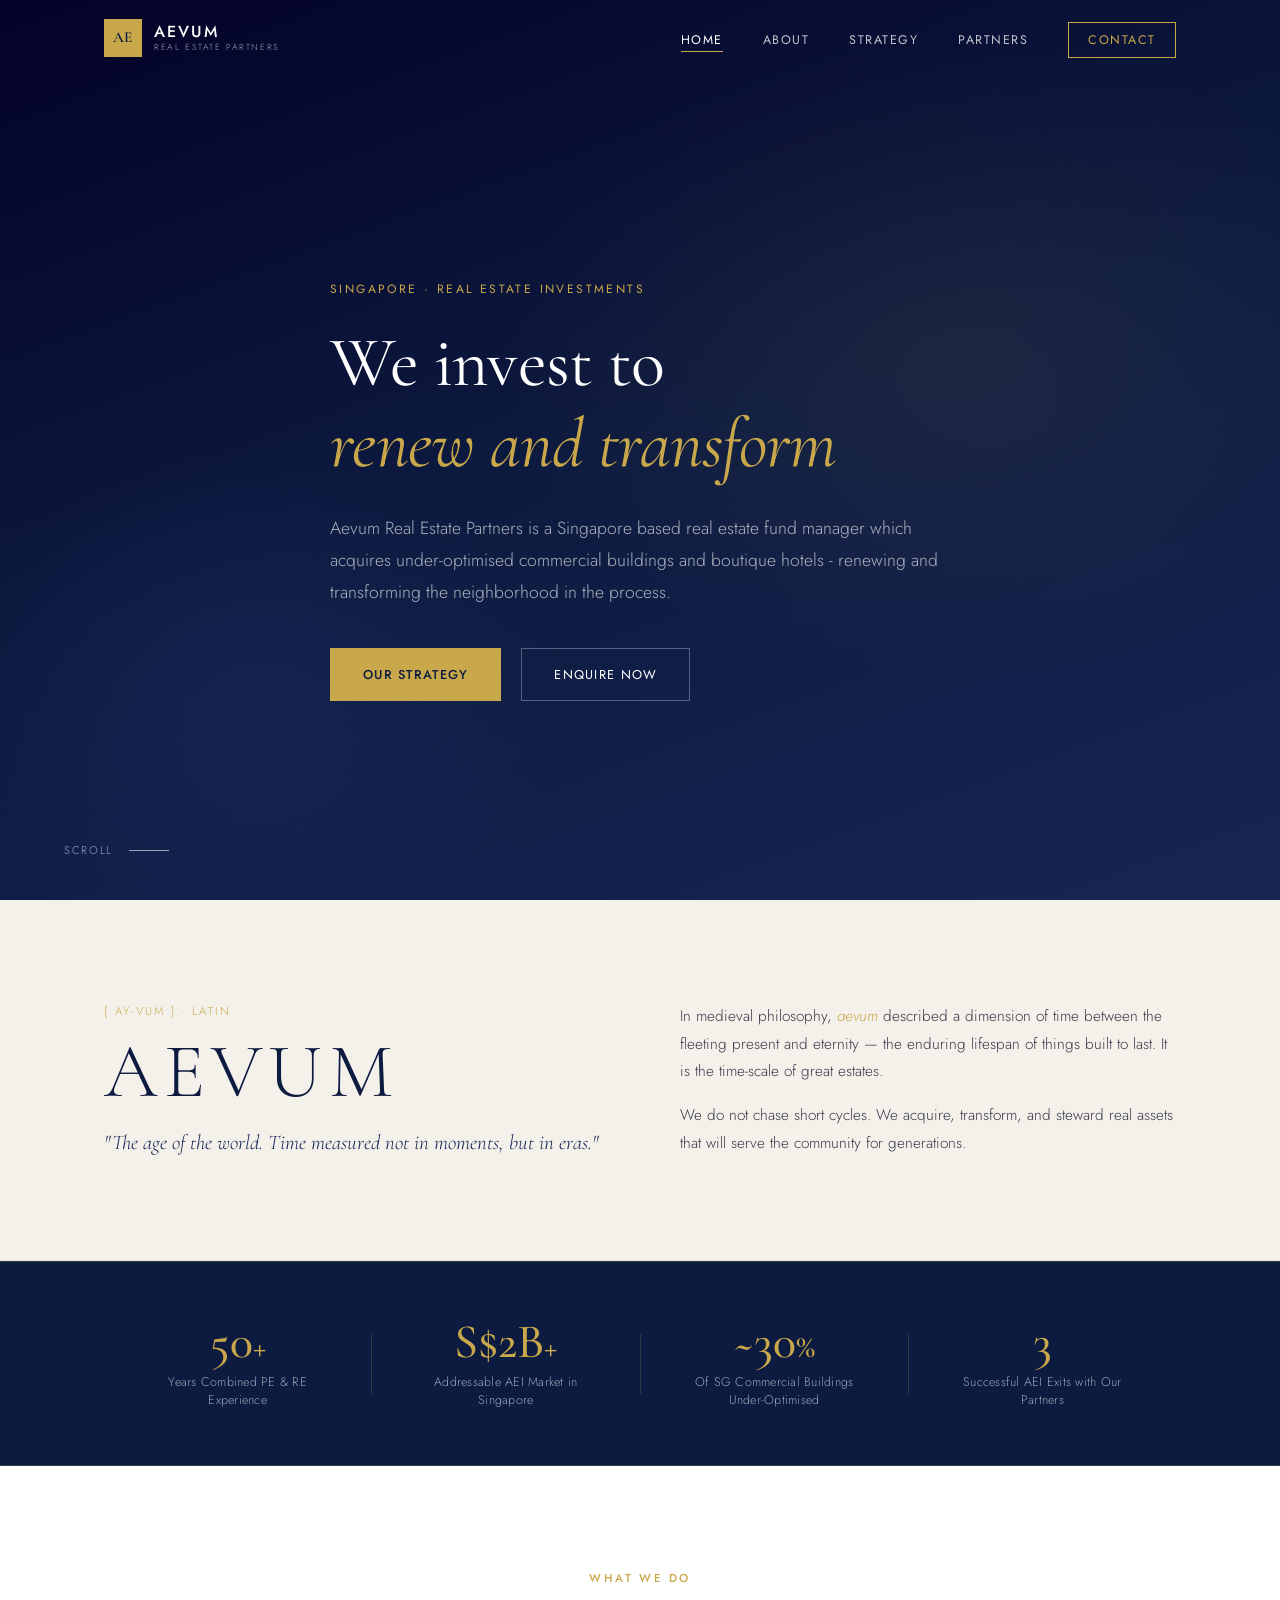
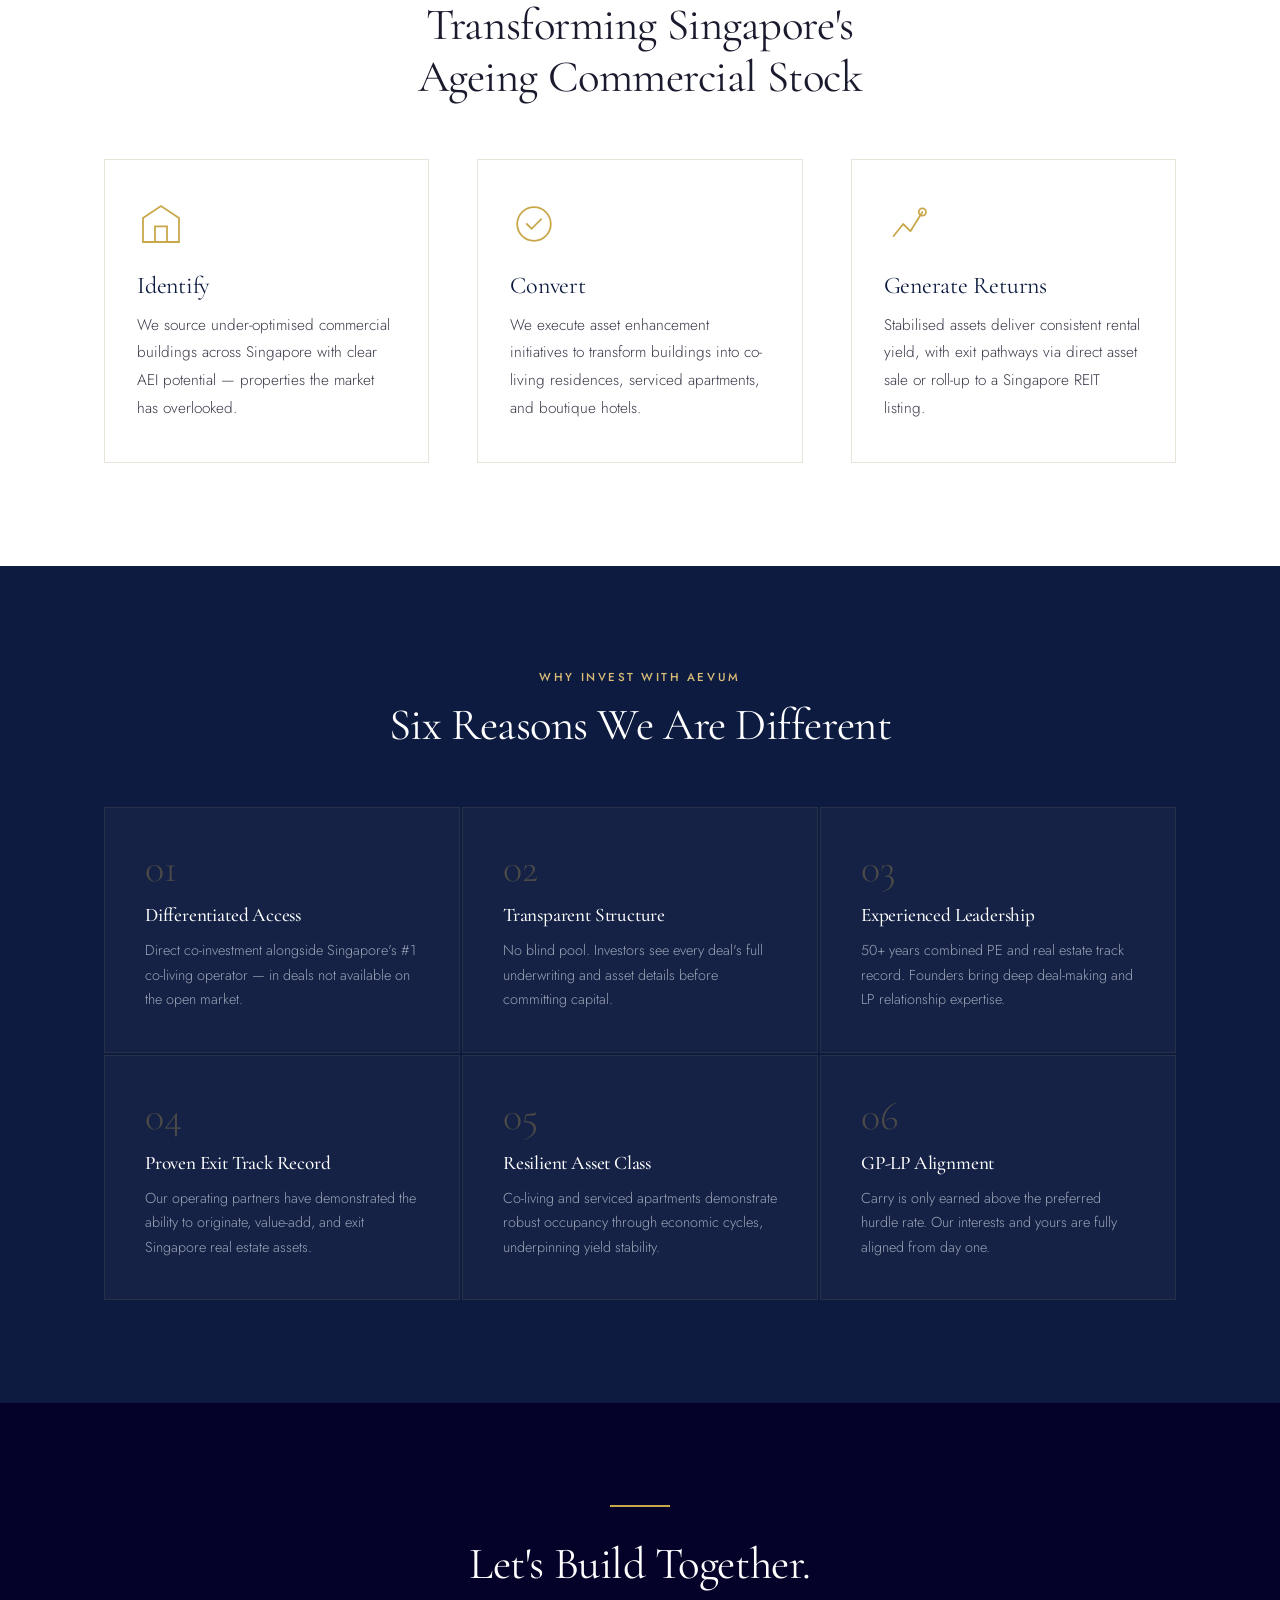
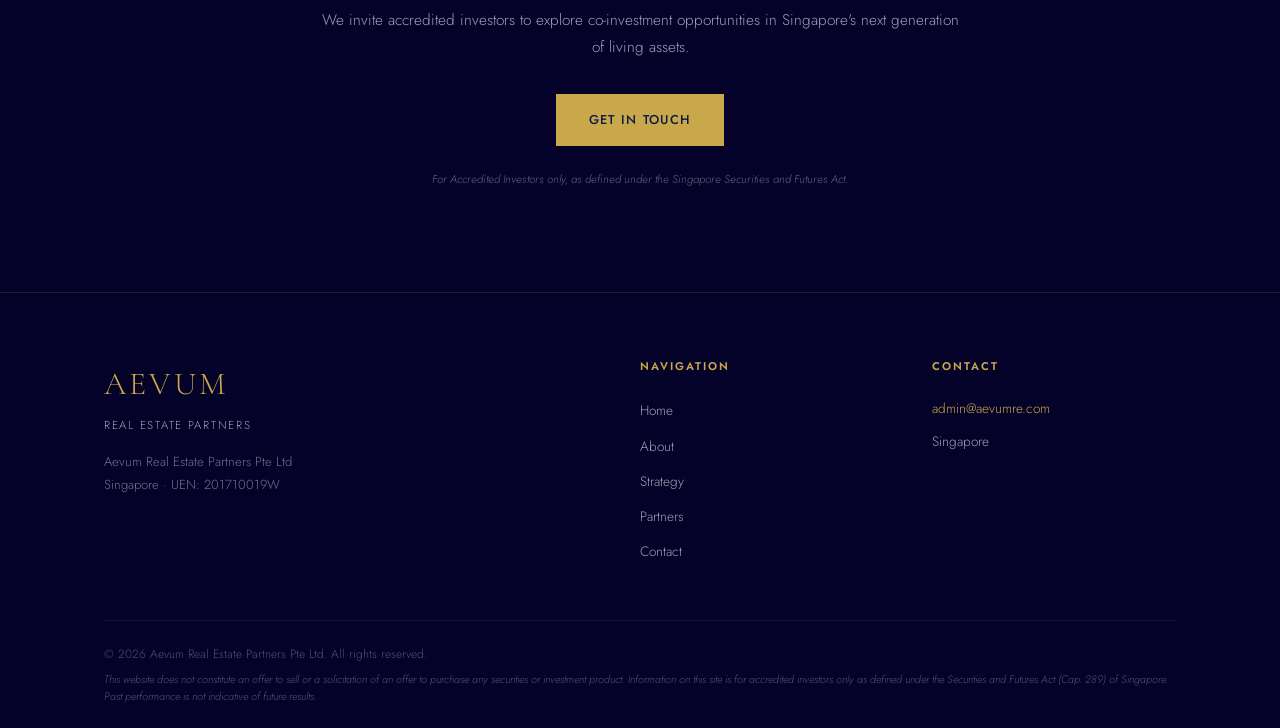
==== commit d1f9bea1: "Update index.html Changed text" ====
--- a/index.html
+++ b/index.html
@@ -75,8 +75,8 @@
           <p class="etym-definition">"The age of the world. Time measured not in moments, but in eras."</p>
         </div>
         <div class="etym-right">
-          <p>In medieval philosophy, <em>aevum</em> described a dimension of time between the fleeting present and eternity — the enduring lifespan of things built to last. It is the time-scale of cathedrals, city districts, and great estates.</p>
-          <p>We do not chase short cycles. We acquire, transform, and steward real assets that serve Singapore for generations.</p>
+          <p>In medieval philosophy, <em>aevum</em> described a dimension of time between the fleeting present and eternity — the enduring lifespan of things built to last. It is the time-scale of great estates.</p>
+          <p>We do not chase short cycles. We acquire, transform, and steward real assets that will serve the community for generations.</p>
         </div>
       </div>
     </div>
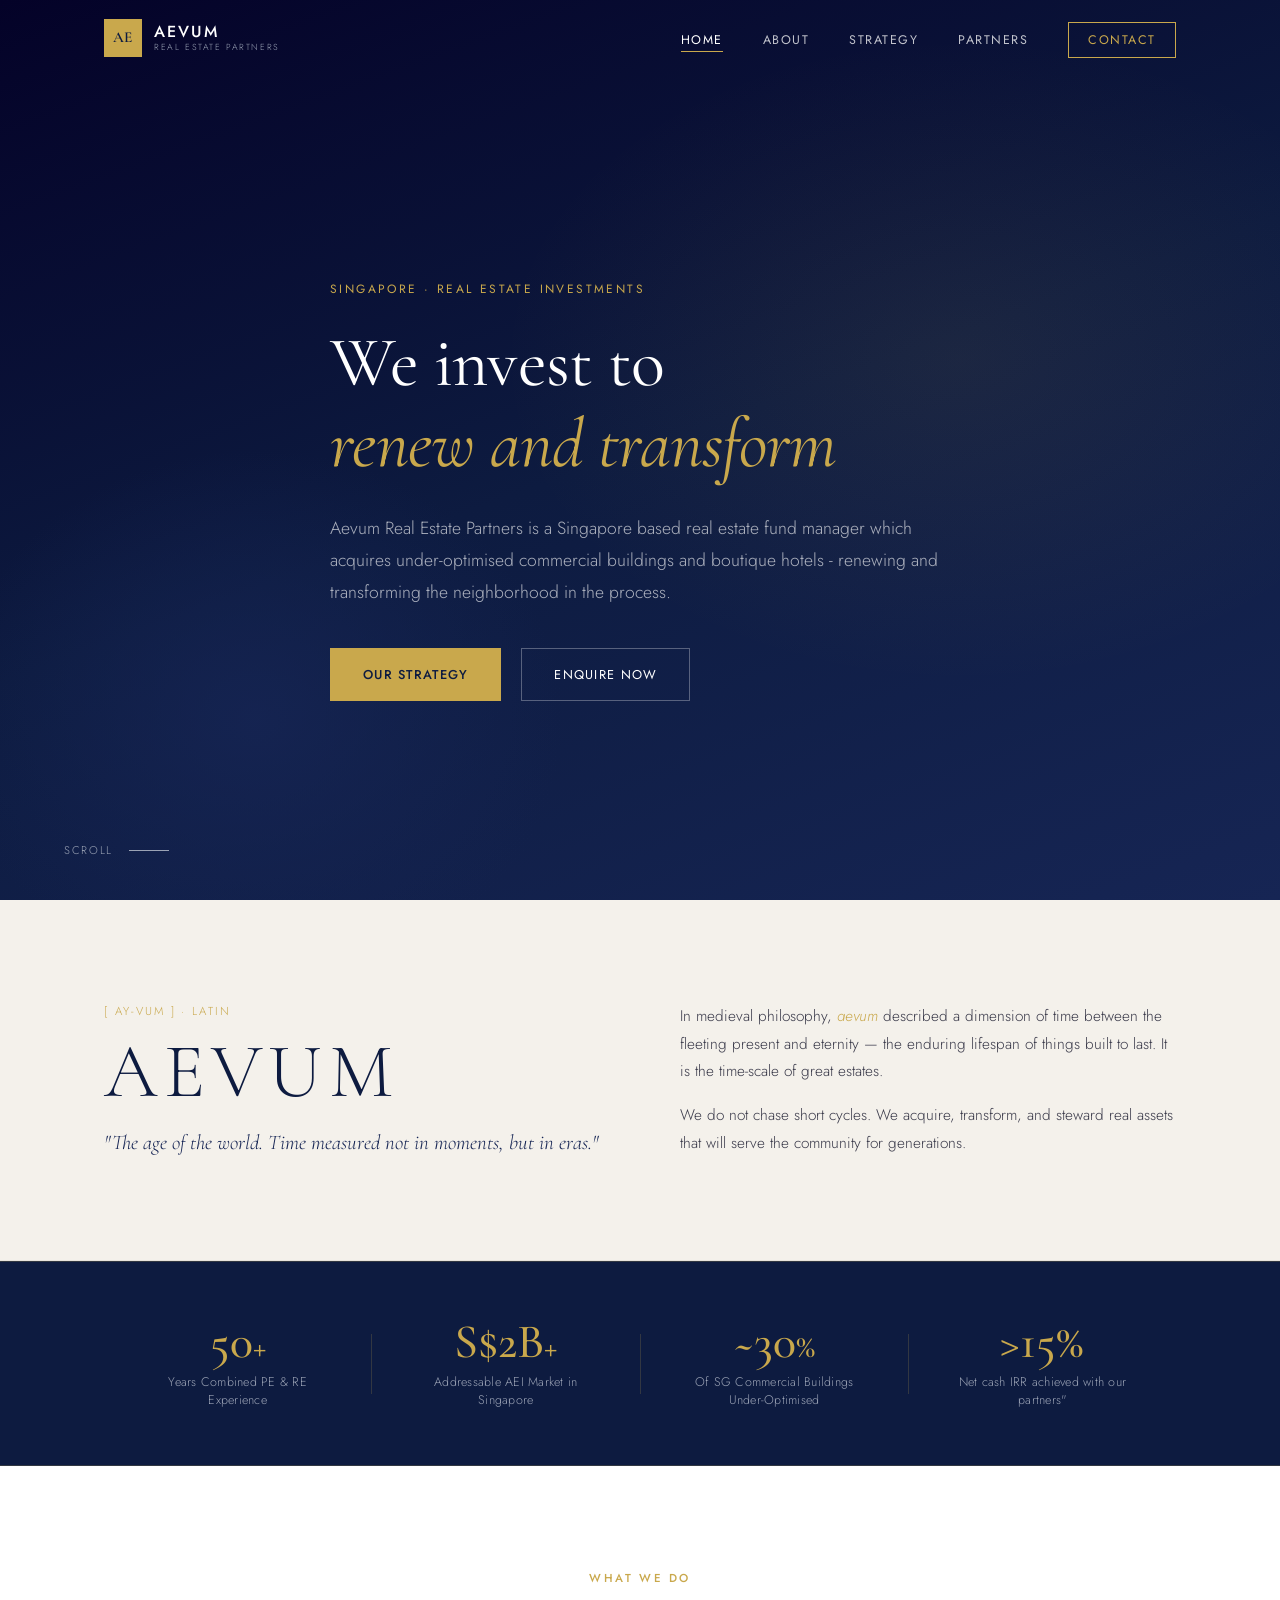
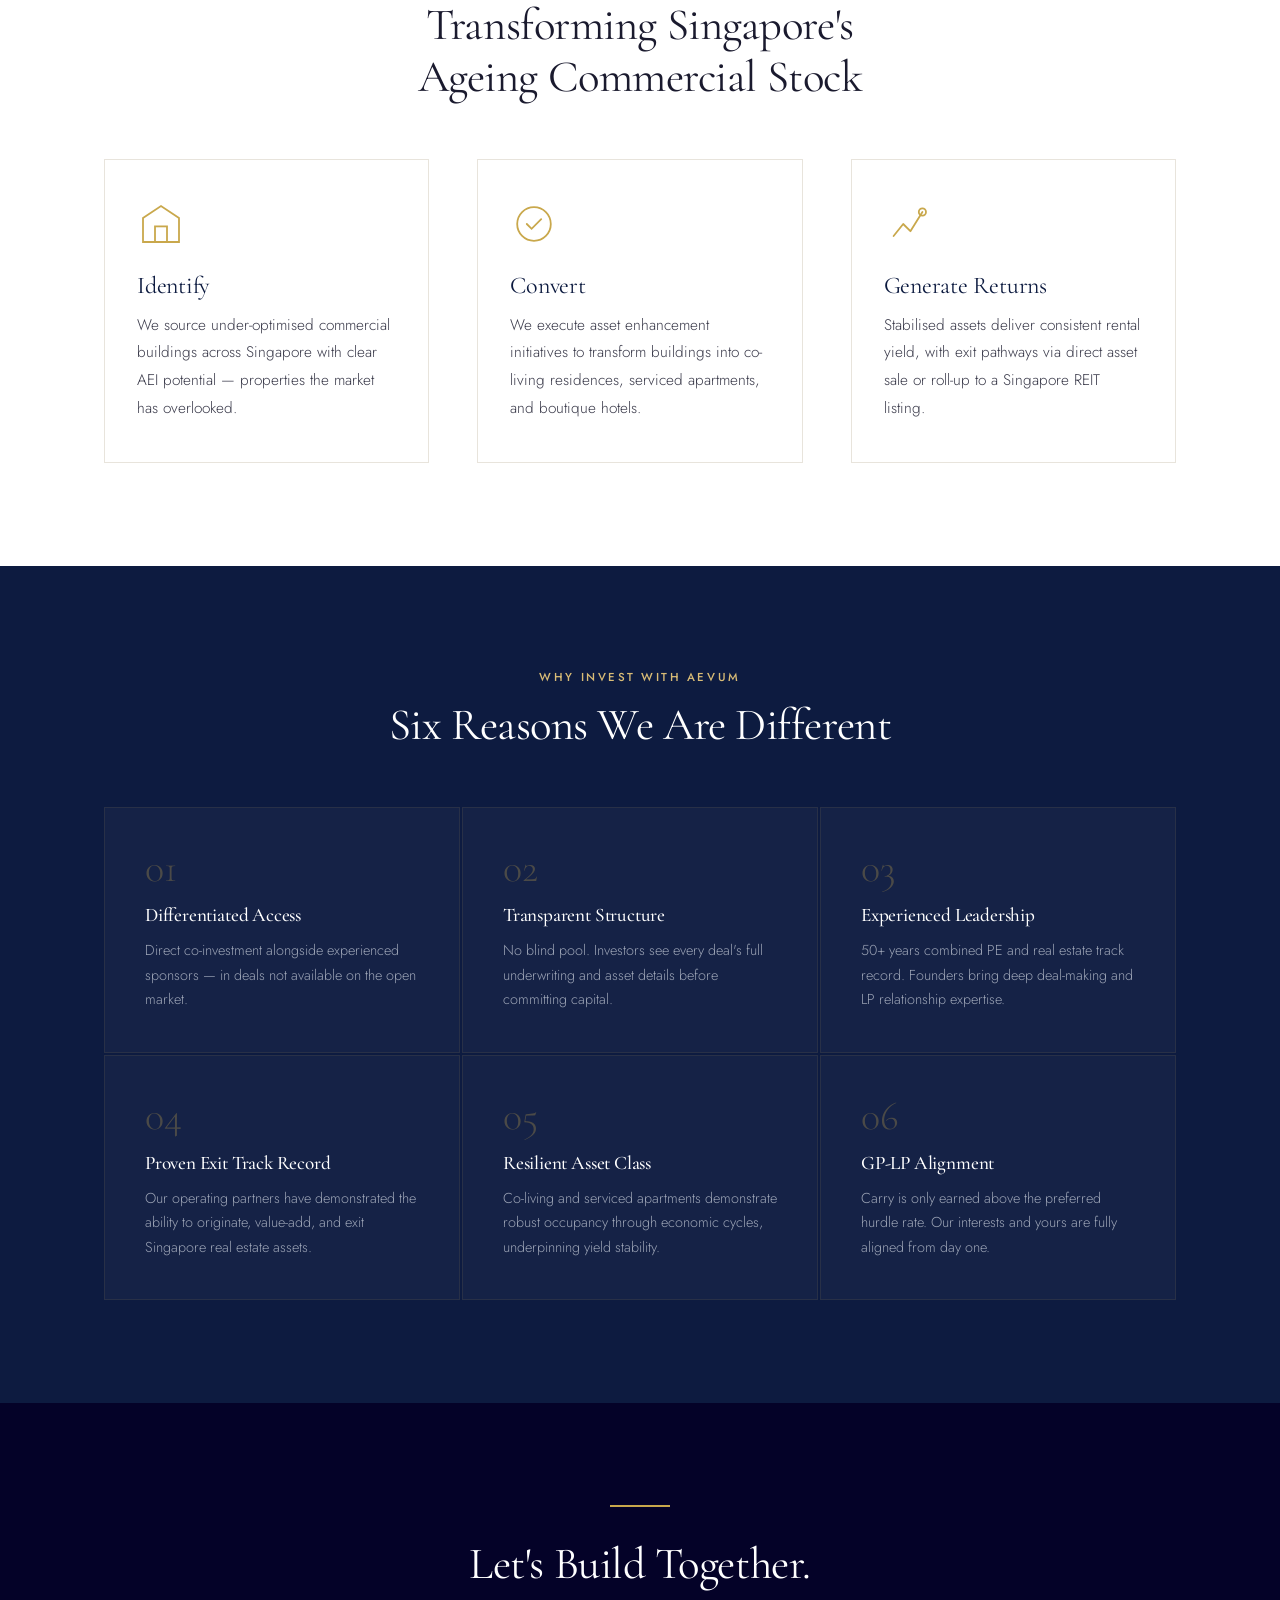
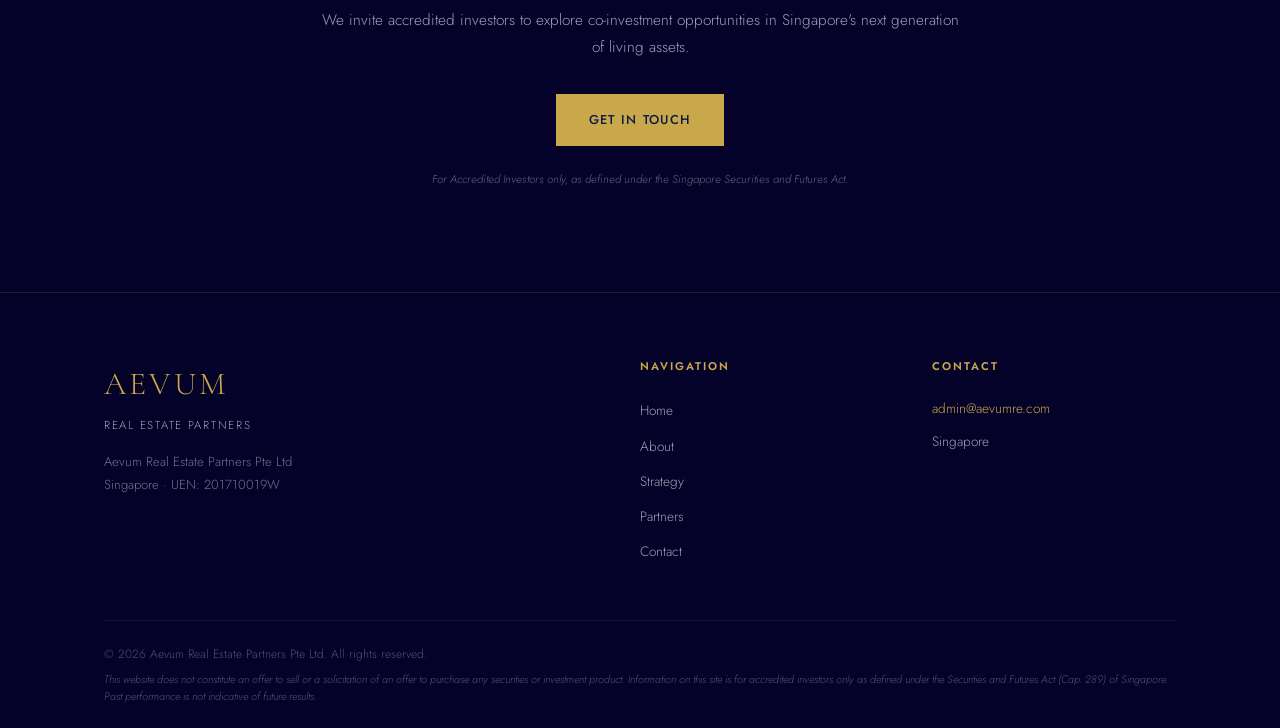
==== commit 90cefb9c: "Update index.html Changed text" ====
--- a/index.html
+++ b/index.html
@@ -102,8 +102,8 @@
         </div>
         <div class="stat-divider"></div>
         <div class="stat-item">
-          <div class="stat-num">3</div>
-          <div class="stat-label">Successful AEI Exits with Our Partners</div>
+          <div class="stat-num">>15%</div>
+          <div class="stat-label">Net cash IRR achieved with our partners"</div>
         </div>
       </div>
     </div>
@@ -153,7 +153,7 @@
         <div class="reason">
           <div class="reason-num">01</div>
           <h4>Differentiated Access</h4>
-          <p>Direct co-investment alongside Singapore's #1 co-living operator — in deals not available on the open market.</p>
+          <p>Direct co-investment alongside experienced sponsors — in deals not available on the open market.</p>
         </div>
         <div class="reason">
           <div class="reason-num">02</div>
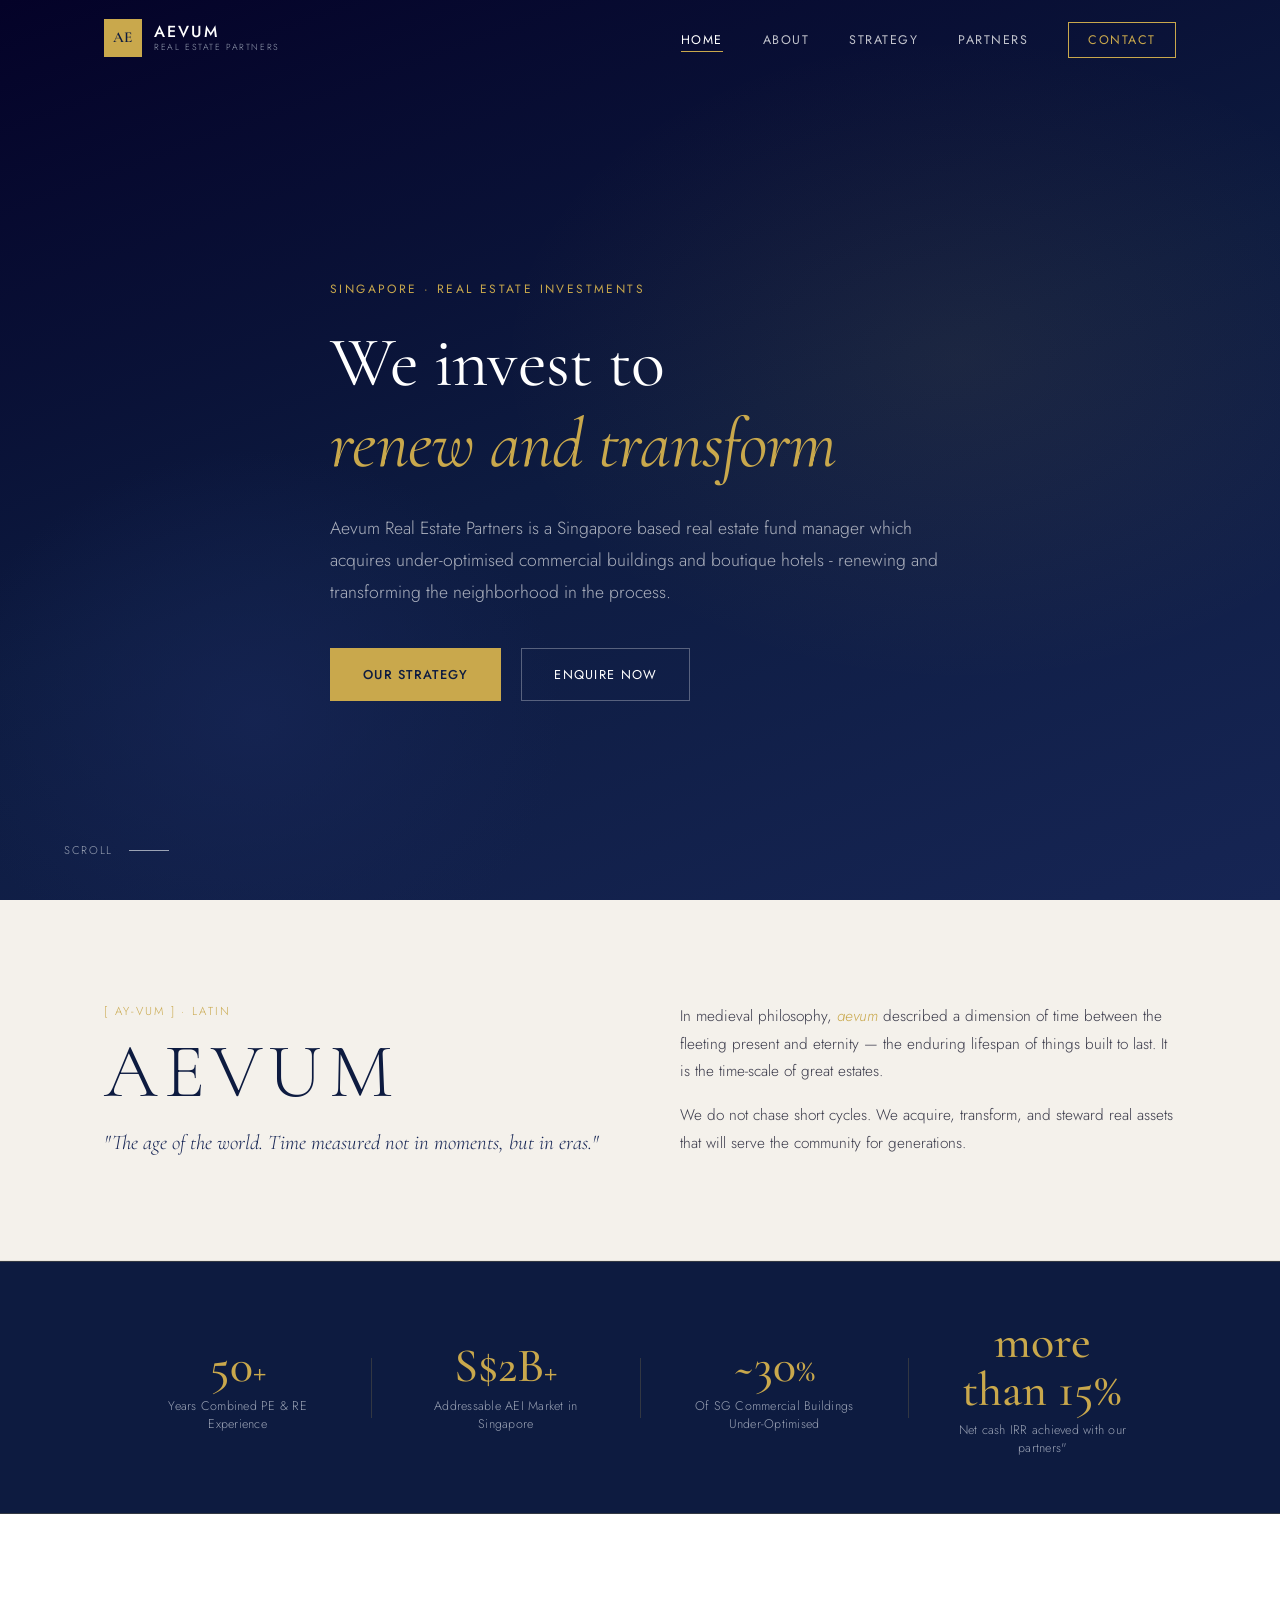
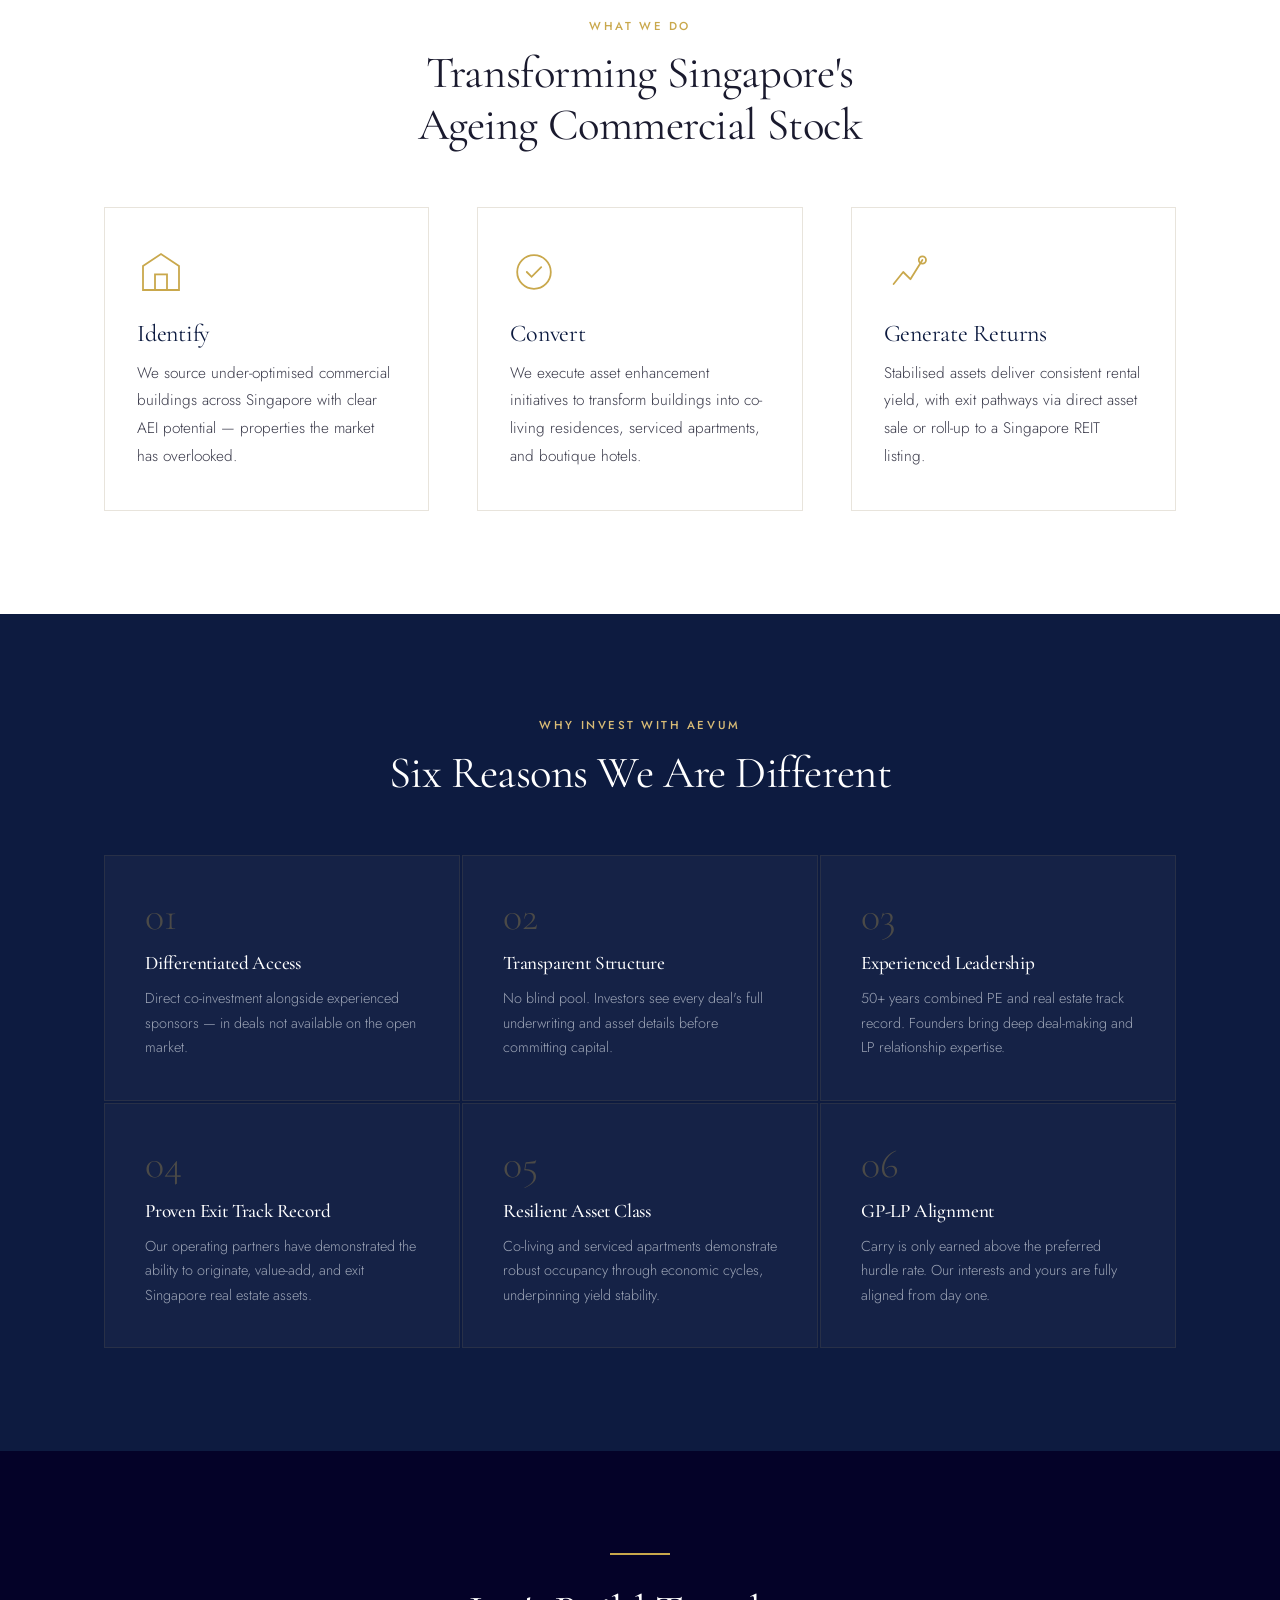
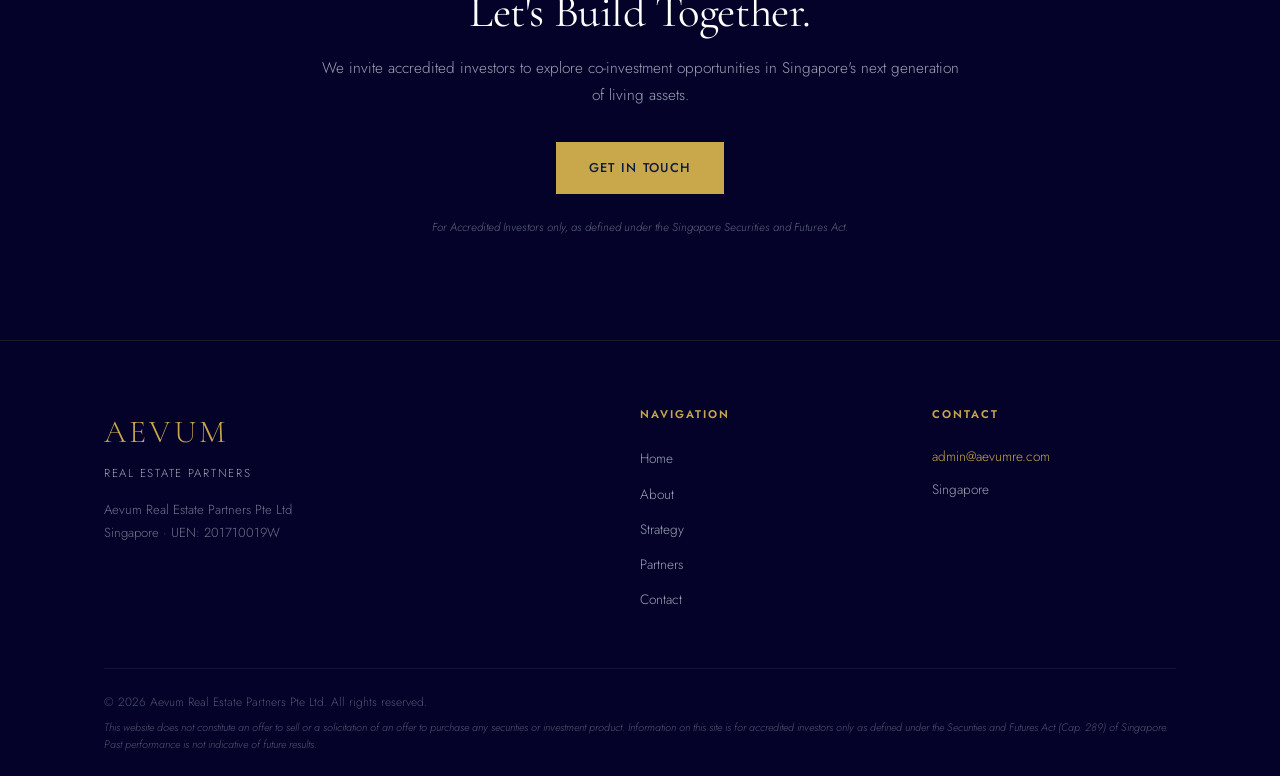
==== commit eddba424: "Update index.html" ====
--- a/index.html
+++ b/index.html
@@ -102,7 +102,7 @@
         </div>
         <div class="stat-divider"></div>
         <div class="stat-item">
-          <div class="stat-num">>15%</div>
+          <div class="stat-num">more than 15%</div>
           <div class="stat-label">Net cash IRR achieved with our partners"</div>
         </div>
       </div>
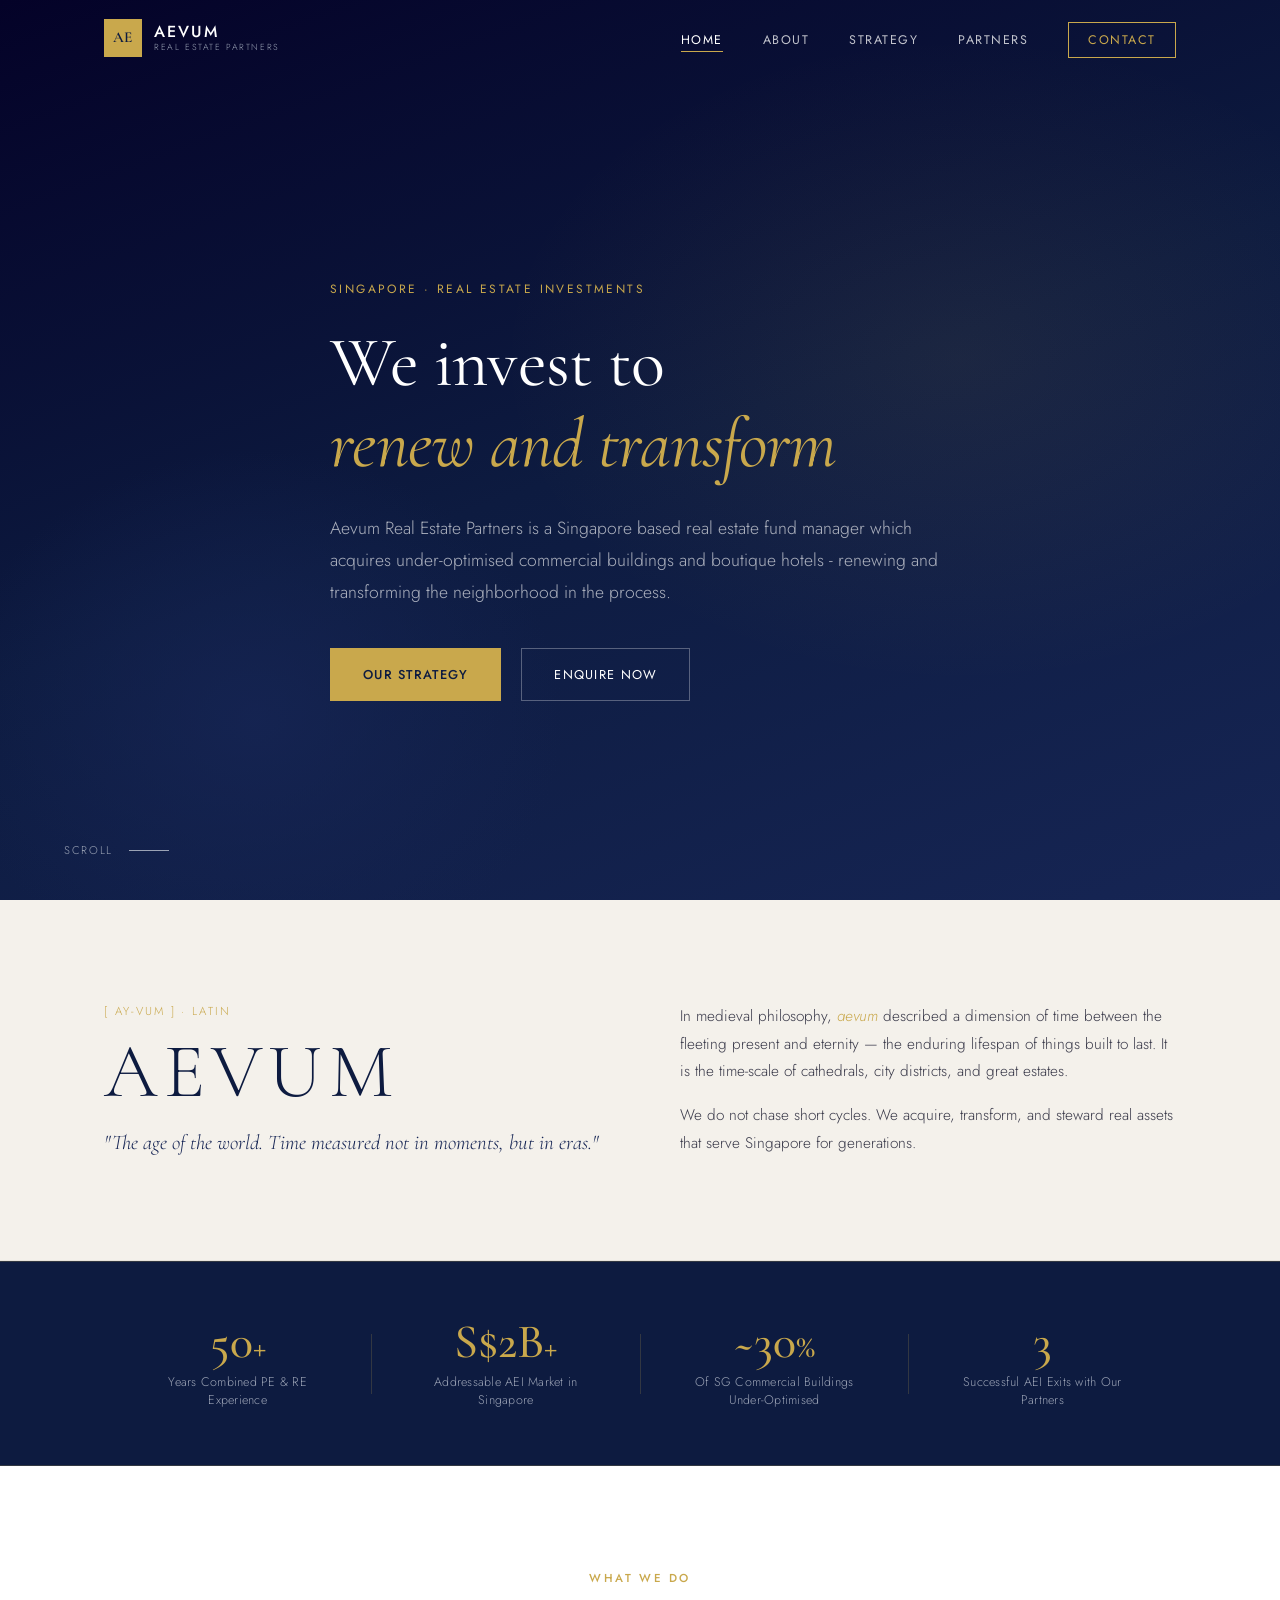
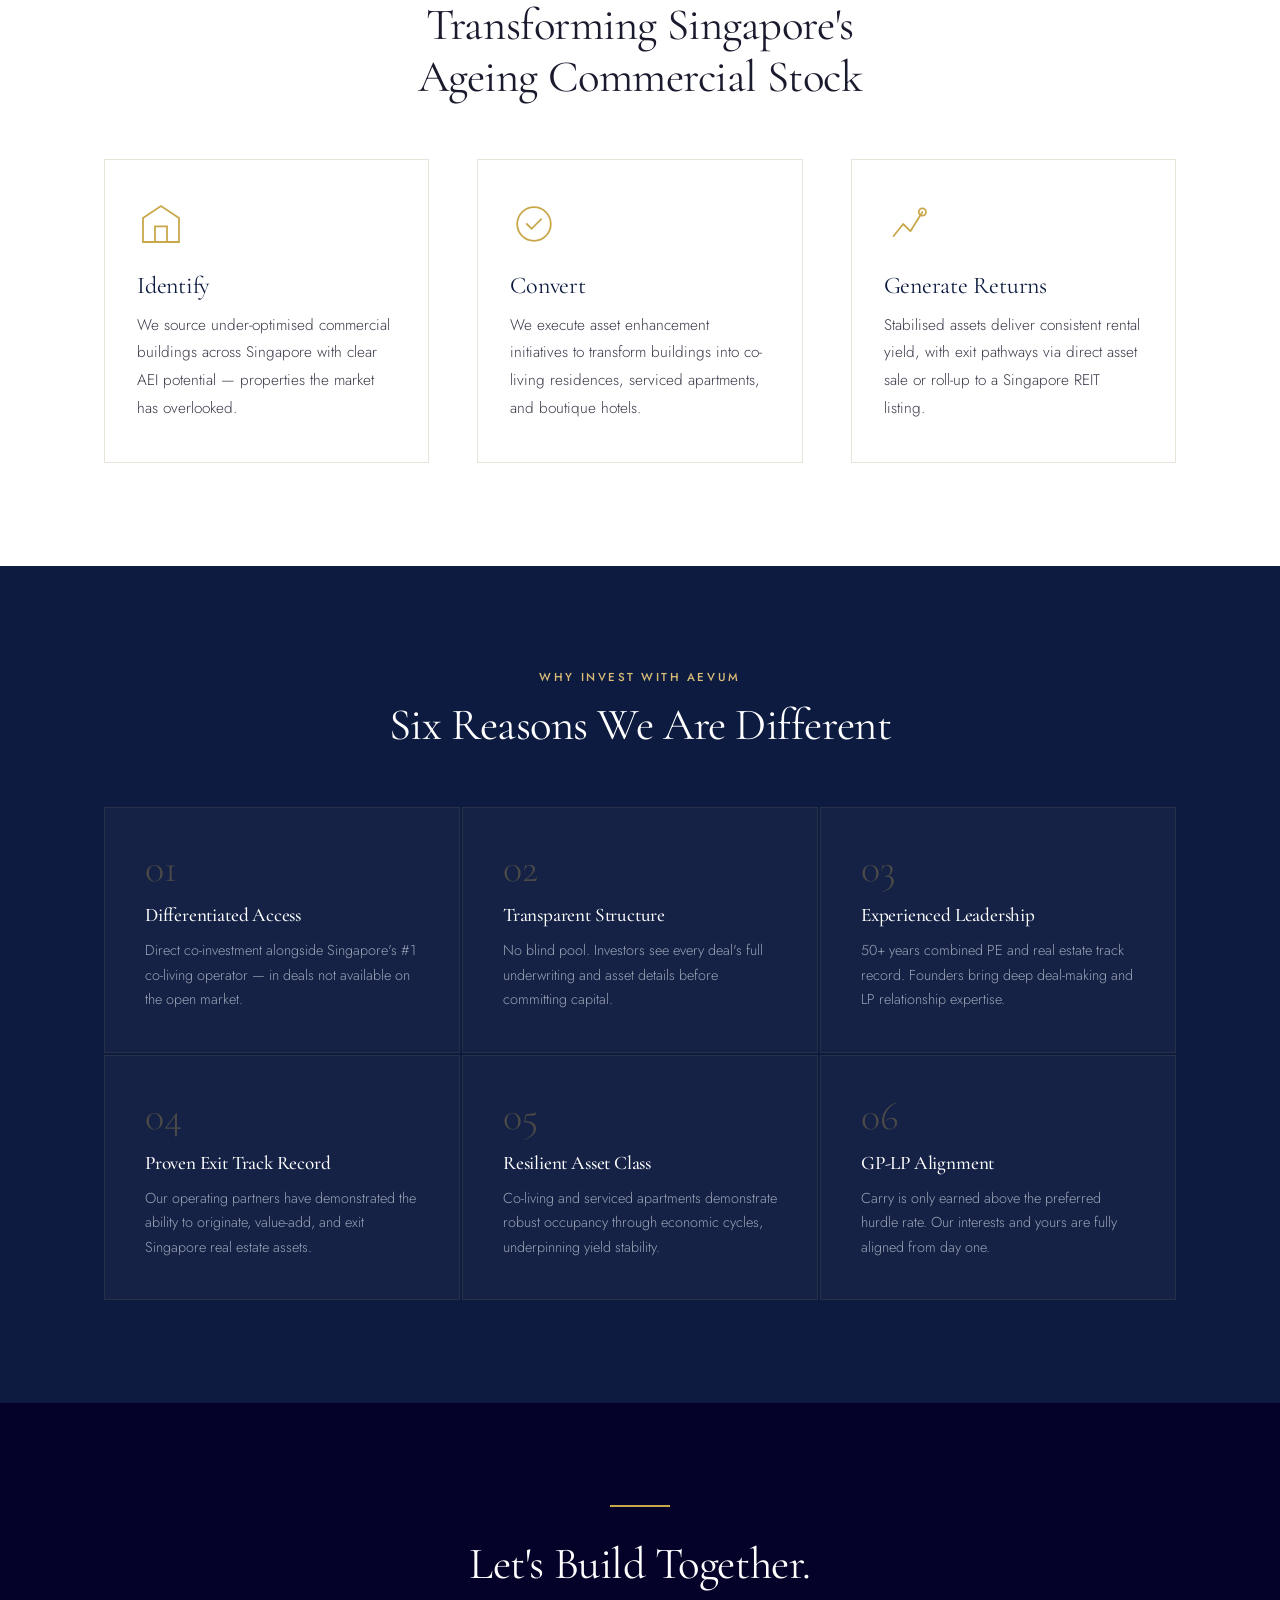
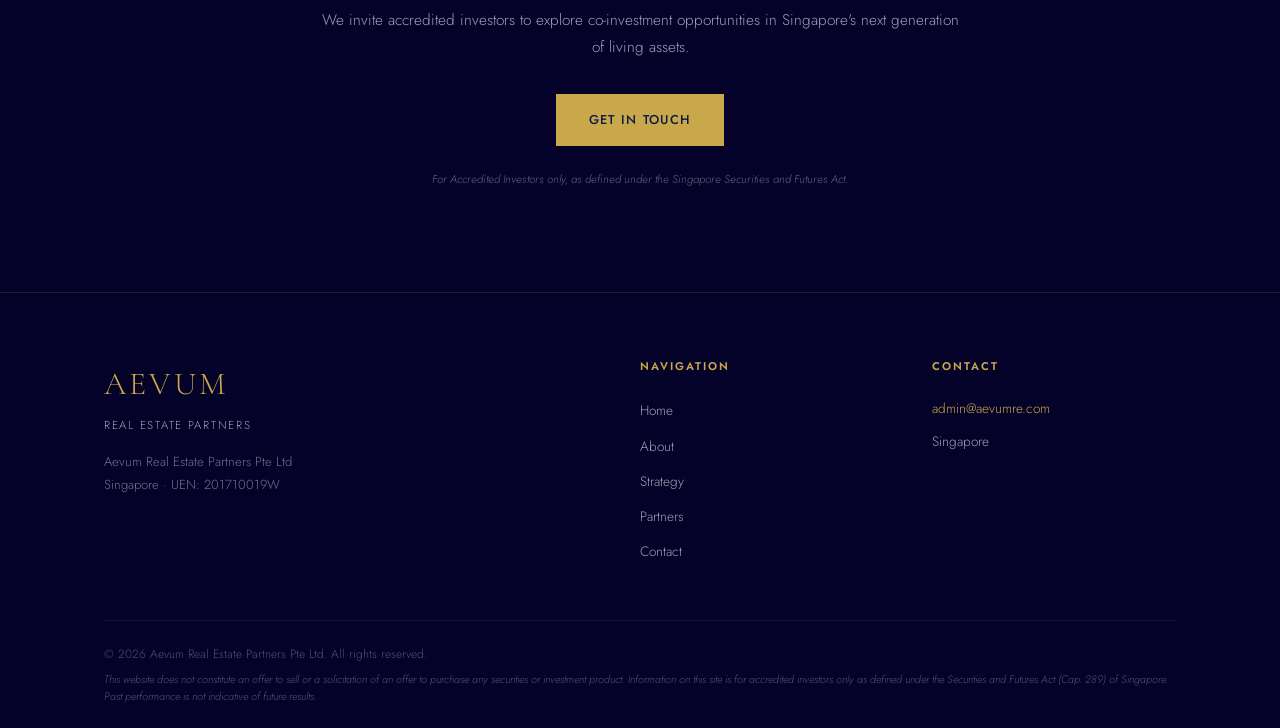
==== commit 0cdfaab7: "Add files via upload" ====
--- a/index.html
+++ b/index.html
@@ -75,8 +75,8 @@
           <p class="etym-definition">"The age of the world. Time measured not in moments, but in eras."</p>
         </div>
         <div class="etym-right">
-          <p>In medieval philosophy, <em>aevum</em> described a dimension of time between the fleeting present and eternity — the enduring lifespan of things built to last. It is the time-scale of great estates.</p>
-          <p>We do not chase short cycles. We acquire, transform, and steward real assets that will serve the community for generations.</p>
+          <p>In medieval philosophy, <em>aevum</em> described a dimension of time between the fleeting present and eternity — the enduring lifespan of things built to last. It is the time-scale of cathedrals, city districts, and great estates.</p>
+          <p>We do not chase short cycles. We acquire, transform, and steward real assets that serve Singapore for generations.</p>
         </div>
       </div>
     </div>
@@ -102,8 +102,8 @@
         </div>
         <div class="stat-divider"></div>
         <div class="stat-item">
-          <div class="stat-num">more than 15%</div>
-          <div class="stat-label">Net cash IRR achieved with our partners"</div>
+          <div class="stat-num">3</div>
+          <div class="stat-label">Successful AEI Exits with Our Partners</div>
         </div>
       </div>
     </div>
@@ -153,7 +153,7 @@
         <div class="reason">
           <div class="reason-num">01</div>
           <h4>Differentiated Access</h4>
-          <p>Direct co-investment alongside experienced sponsors — in deals not available on the open market.</p>
+          <p>Direct co-investment alongside Singapore's #1 co-living operator — in deals not available on the open market.</p>
         </div>
         <div class="reason">
           <div class="reason-num">02</div>
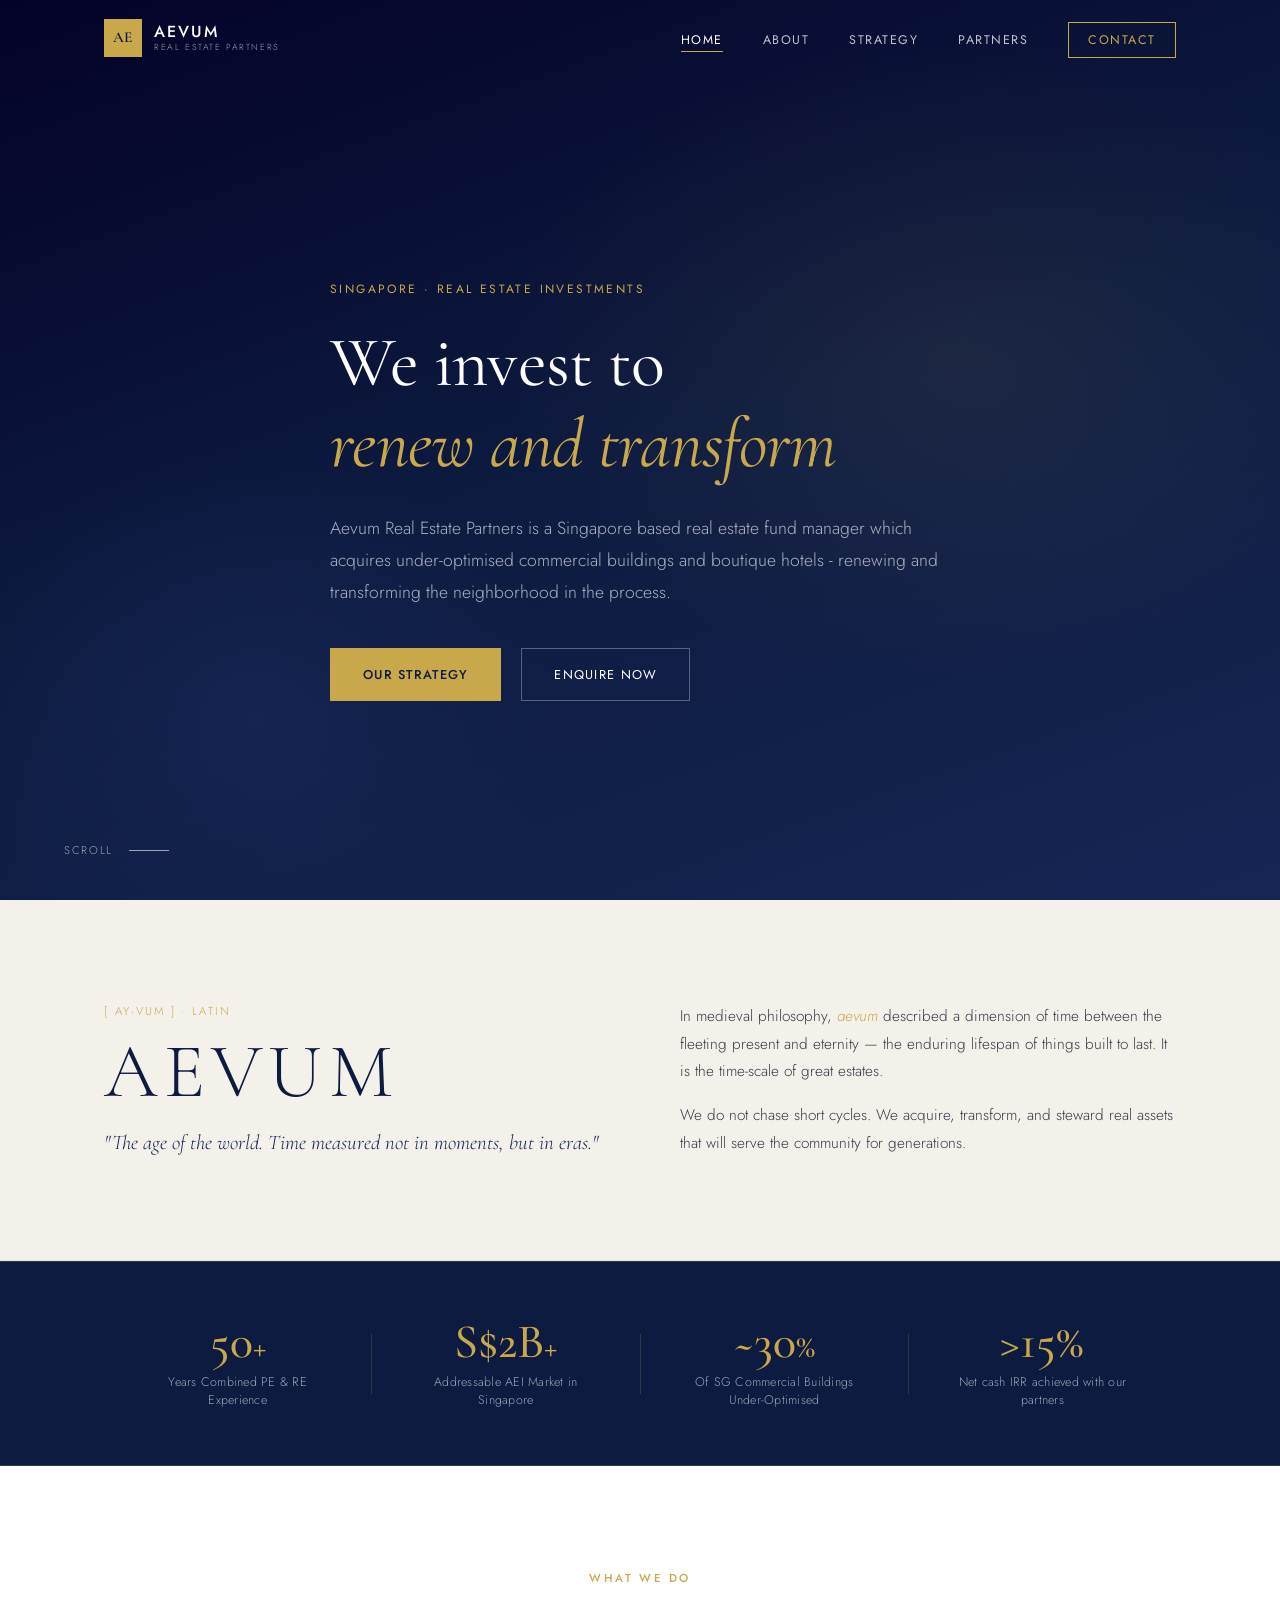
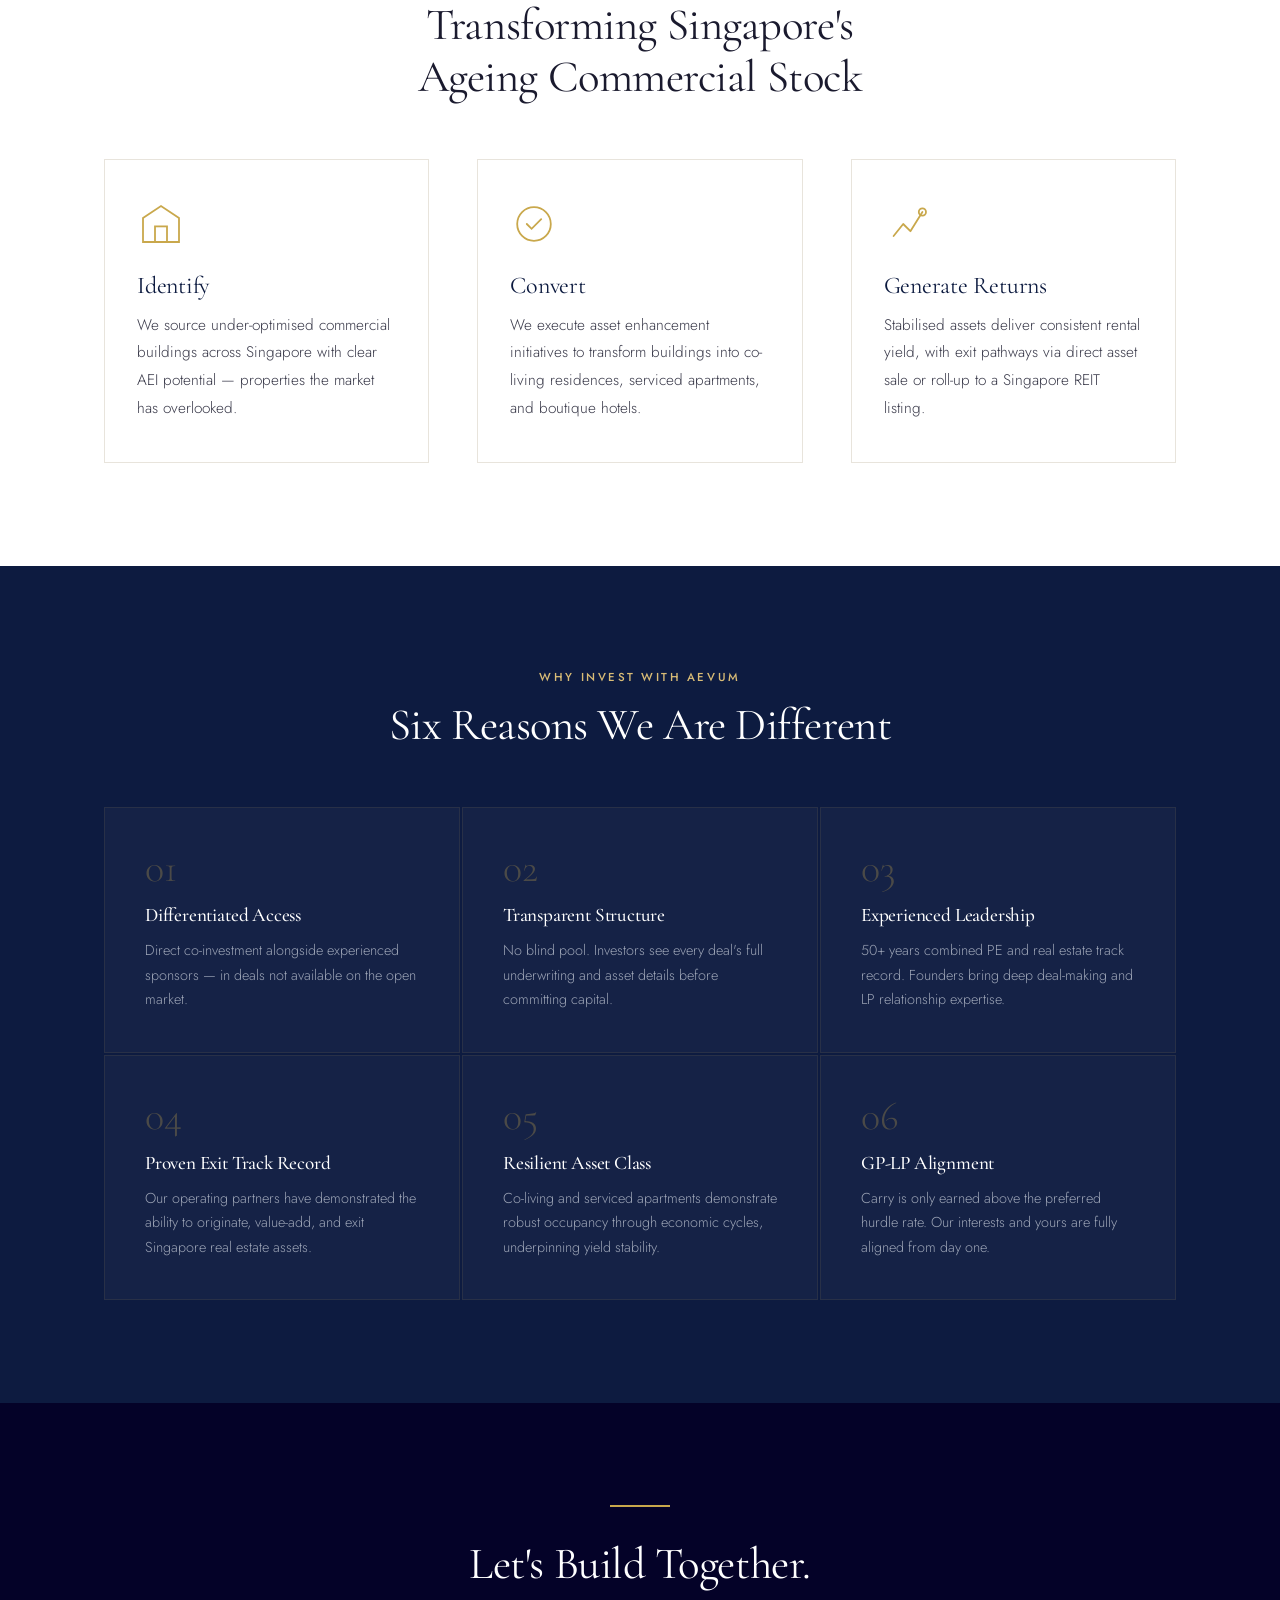
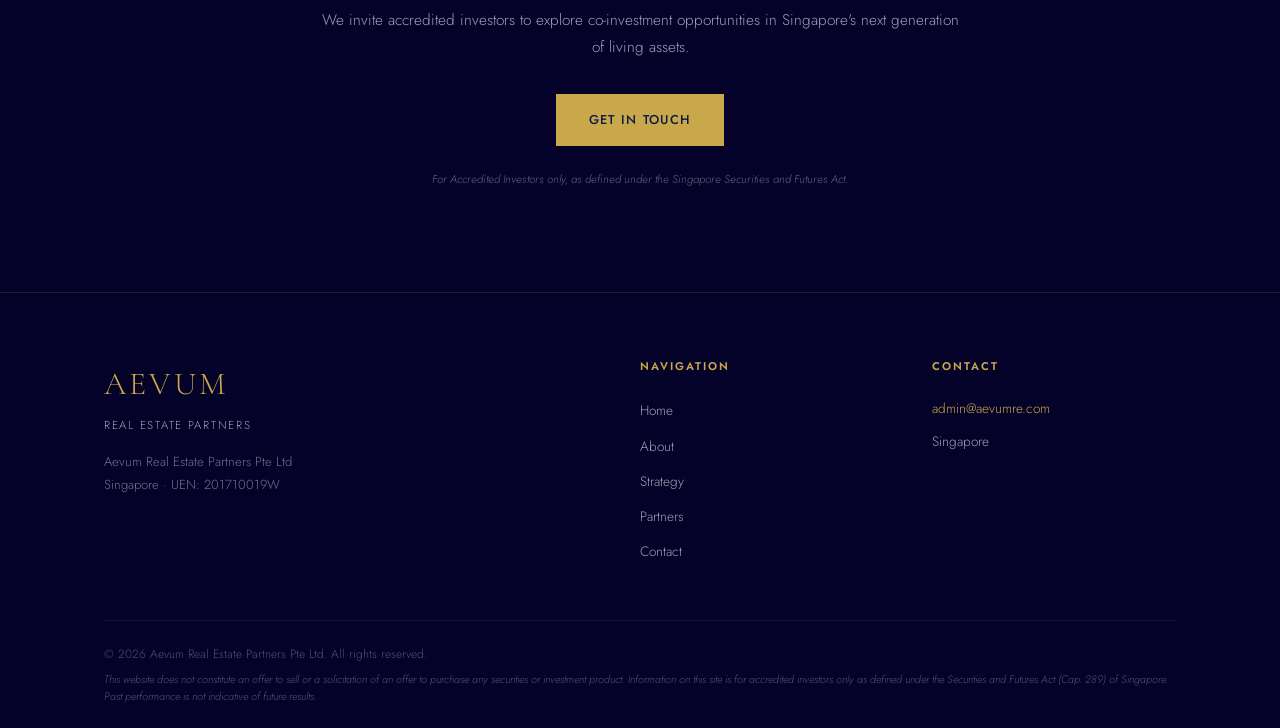
==== commit 24cd5221: "Update index.html" ====
--- a/index.html
+++ b/index.html
@@ -75,8 +75,8 @@
           <p class="etym-definition">"The age of the world. Time measured not in moments, but in eras."</p>
         </div>
         <div class="etym-right">
-          <p>In medieval philosophy, <em>aevum</em> described a dimension of time between the fleeting present and eternity — the enduring lifespan of things built to last. It is the time-scale of cathedrals, city districts, and great estates.</p>
-          <p>We do not chase short cycles. We acquire, transform, and steward real assets that serve Singapore for generations.</p>
+          <p>In medieval philosophy, <em>aevum</em> described a dimension of time between the fleeting present and eternity — the enduring lifespan of things built to last. It is the time-scale of great estates.</p>
+          <p>We do not chase short cycles. We acquire, transform, and steward real assets that will serve the community for generations.</p>
         </div>
       </div>
     </div>
@@ -102,8 +102,8 @@
         </div>
         <div class="stat-divider"></div>
         <div class="stat-item">
-          <div class="stat-num">3</div>
-          <div class="stat-label">Successful AEI Exits with Our Partners</div>
+          <div class="stat-num">>15%</div>
+          <div class="stat-label">Net cash IRR achieved with our partners</div>
         </div>
       </div>
     </div>
@@ -153,7 +153,7 @@
         <div class="reason">
           <div class="reason-num">01</div>
           <h4>Differentiated Access</h4>
-          <p>Direct co-investment alongside Singapore's #1 co-living operator — in deals not available on the open market.</p>
+          <p>Direct co-investment alongside experienced sponsors — in deals not available on the open market.</p>
         </div>
         <div class="reason">
           <div class="reason-num">02</div>
